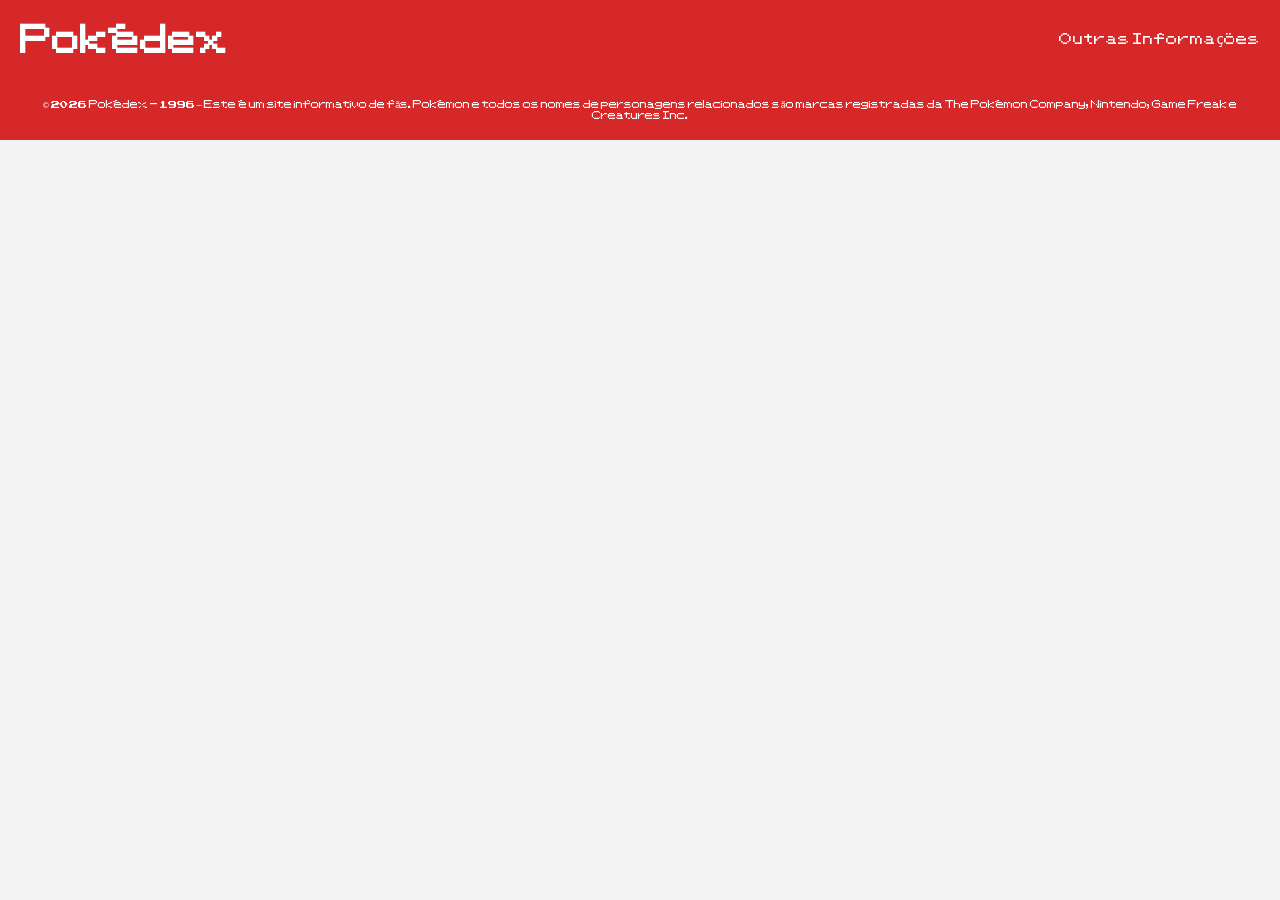
==== pages/info.html @ 774cc20e "Reestruturação para geração de linhas com script e mudanças visuais" ====
<!DOCTYPE html>
<html lang="pt-br">
<head>
    <meta charset="UTF-8">
    <meta name="viewport" content="width=device-width, initial-scale=1.0">
    <title>Pokédex - 1996</title>
    <link rel="stylesheet" href="../css/style.css">
</head>
<body>
    <header>
        <h1><a href="../index.html">Pokédex</a></h1>
        <nav>
            <a href="pages/info.html">Outras Informações</a>
        </nav>
    </header>
    <section>

    </section>
    <footer>
        © 2026 Pokédex - 1996 — Este é um site informativo de fãs. Pokémon e todos os nomes de personagens relacionados são marcas registradas da The Pokémon Company, Nintendo, Game Freak e Creatures Inc.
    </footer>
</body>
</html>
---- css/style.css ----
@font-face {
  font-family: 'PokemonGB';
  src: url('../font/PKMN\ RBYGSC.ttf');
}

:root {
  --page-bg: #f3f3f3;
  --card-bg: #ffffff;
  --card-border: #d9d9d9;
  --header-footer-red: #d62828;
  --text-dark: #1f1f1f;
  --type-size: 24px;
  --row-gap: 8px;
  --card-padding: 10px 16px;
}

body {
  margin: 0;
  padding: 0;
  background: var(--page-bg);
  color: var(--text-dark);
  font-family: 'PokemonGB', monospace;
  image-rendering: pixelated;
}

header {
  color: white;
  background-color: var(--header-footer-red);
  display: flex;
  justify-content: space-between;
  align-items: center;
  padding: 0px 20px;
}

header a {
  color: white;
  text-decoration: none;
}

nav {
  display: flex;
  justify-content: space-between;
}

nav a {
  font-size: smaller;
}

footer {
  color: white;
  background-color: var(--header-footer-red);
  padding: 20px;
  text-align: center;
  font-size: xx-small;
}

#list {
  display: flex;
  flex-direction: column;
  gap: var(--row-gap);
  max-width: 560px;
  margin: 20px auto;
  padding: 0 12px;
}

.poke-line {
  display: grid;
  grid-template-columns: 60px 54px minmax(120px, 1fr) auto;
  align-items: center;
  gap: 14px;
  padding: var(--card-padding);
  border: 1px solid var(--card-border);
  border-radius: 10px;
  background-color: var(--card-bg);
  box-sizing: border-box;
  transition: 0.2s;
}

.poke-line:hover {
  transform: scale(115%);
  cursor: pointer;
}

.poke-number {
  font-weight: bold;
  font-size: 0.9rem;
}

.poke-img {
  width: 100%;
  max-width: 48px;
  object-fit: contain;
  justify-self: center;
}

.poke-name {
  font-weight: bold;
  font-size: 0.9rem;
  white-space: nowrap;
  overflow: hidden;
  text-overflow: ellipsis;
}

.poke-type {
  display: flex;
  align-items: center;
  justify-content: flex-end;
  gap: 6px;
  min-width: 56px;
}

.poke-type img {
  width: var(--type-size);
  height: var(--type-size);
  object-fit: contain;
  display: block;
}
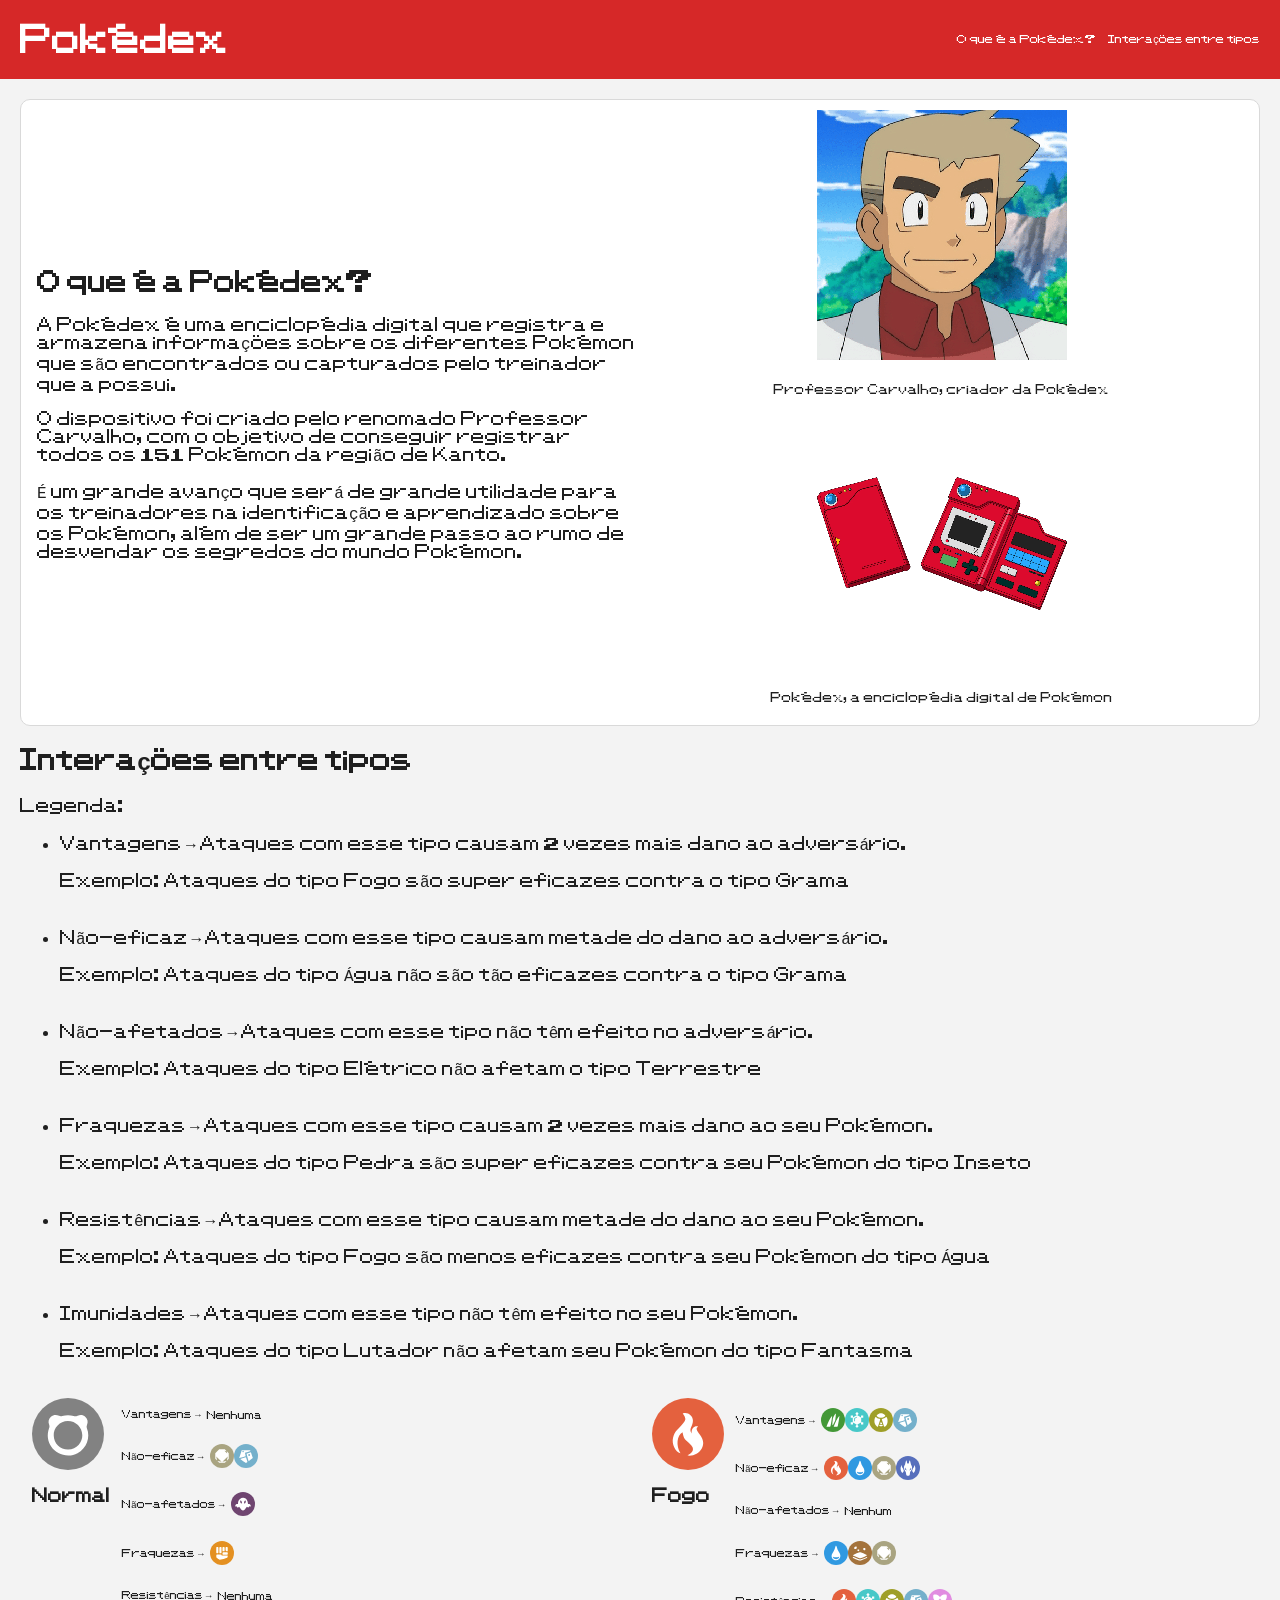
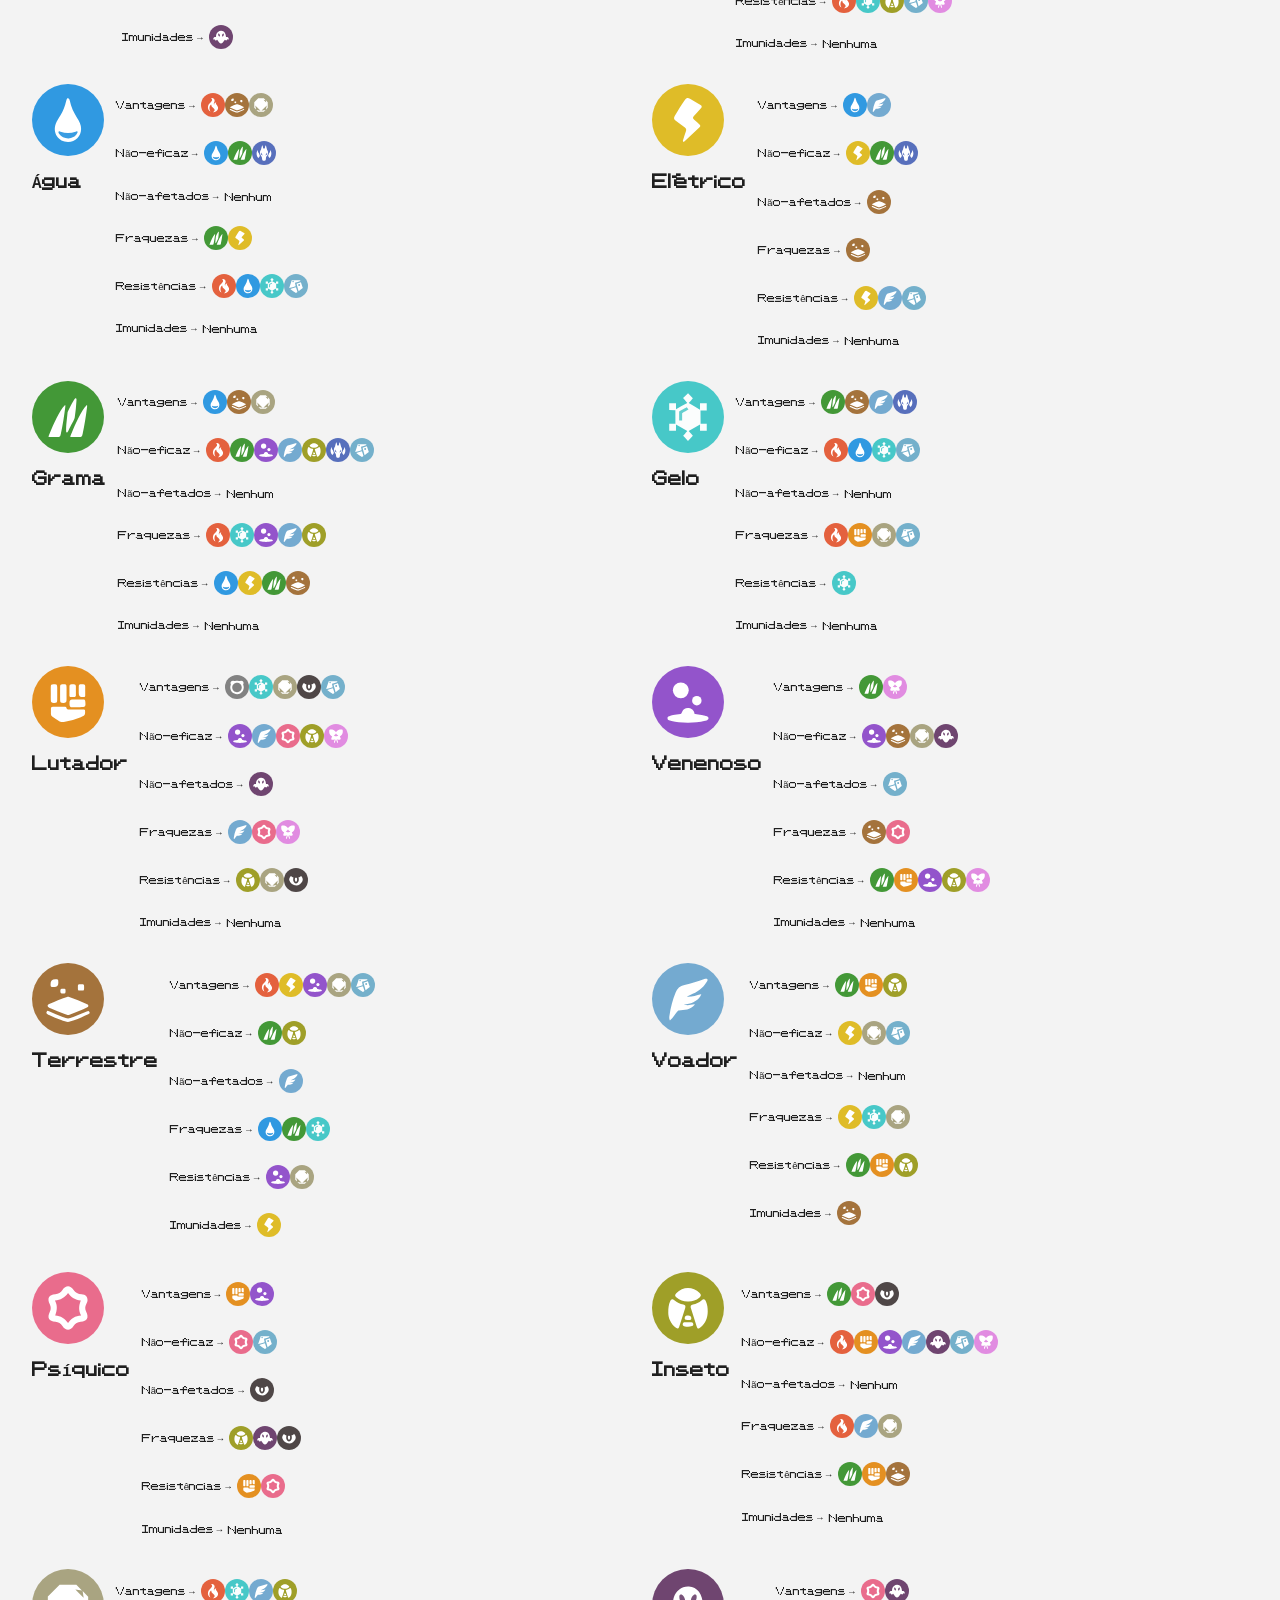
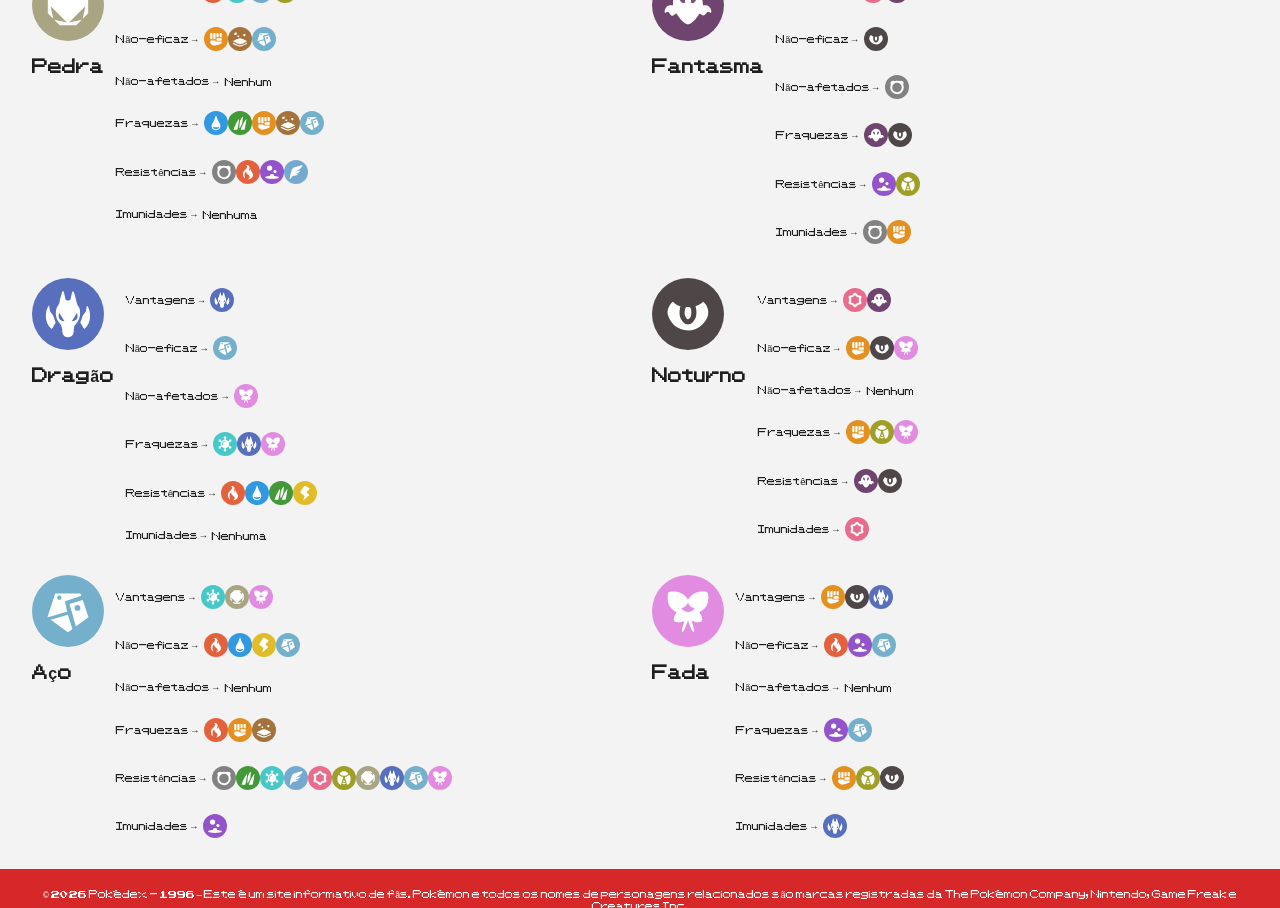
==== commit ff3d79b6: "Página para cada registro, Página com outras informações e mudanças visuais com responsividade" ====
--- a/pages/info.html
+++ b/pages/info.html
@@ -10,12 +10,616 @@
     <header>
         <h1><a href="../index.html">Pokédex</a></h1>
         <nav>
-            <a href="pages/info.html">Outras Informações</a>
+            <a href="#o-que-e">O que é a Pokédex?</a>
+            <a href="#type-chart">Interações entre tipos</a>
         </nav>
     </header>
-    <section>
-
-    </section>
+    <main>
+        <article id="o-que-e">
+            <div class="pkdx-text">
+                <h2>O que é a Pokédex?</h2>
+                <p>A Pokédex é uma enciclopédia digital que registra e armazena informações sobre os diferentes Pokémon que são encontrados ou capturados pelo treinador que a possui.</p>
+                <p>O dispositivo foi criado pelo renomado Professor Carvalho, com o objetivo de conseguir registrar todos os 151 Pokémon da região de Kanto.</p>
+                <p>É um grande avanço que será de grande utilidade para os treinadores na identificação e aprendizado sobre os Pokémon, além de ser um grande passo ao rumo de desvendar os segredos do mundo Pokémon.</p>
+            </div>
+            <div class="text-img">
+                <img src="../icons/professor-carvalho.png" alt="professor carvalho">
+                <p>Professor Carvalho, criador da Pokédex</p>
+                <img src="../icons/pokedex.webp" alt="pokedex">
+                <p>Pokédex, a enciclopédia digital de Pokémon</p>
+            </div>
+        </article>
+        <section id="type-chart">
+            <h2>Interações entre tipos</h2>
+            <p>Legenda:</p>
+            <ul class="type-chart-legend">
+                <li>Vantagens → Ataques com esse tipo causam 2 vezes mais dano ao adversário. <p>Exemplo: Ataques do tipo Fogo são super eficazes contra o tipo Grama</p></li>
+                <li>Não-eficaz → Ataques com esse tipo causam metade do dano ao adversário. <p>Exemplo: Ataques do tipo Água não são tão eficazes contra o tipo Grama</p></li>
+                <li>Não-afetados → Ataques com esse tipo não têm efeito no adversário. <p>Exemplo: Ataques do tipo Elétrico não afetam o tipo Terrestre</p></li>
+                <li>Fraquezas → Ataques com esse tipo causam 2 vezes mais dano ao seu Pokémon. <p>Exemplo: Ataques do tipo Pedra são super eficazes contra seu Pokémon do tipo Inseto</p></li>
+                <li>Resistências → Ataques com esse tipo causam metade do dano ao seu Pokémon. <p>Exemplo: Ataques do tipo Fogo são menos eficazes contra seu Pokémon do tipo Água</p></li>
+                <li>Imunidades → Ataques com esse tipo não têm efeito no seu Pokémon. <p>Exemplo: Ataques do tipo Lutador não afetam seu Pokémon do tipo Fantasma</p></li>
+            </ul>
+            <div class="type-chart">
+                <div class="type">
+                    <div class="type-icon-name">
+                        <img src="../icons/type-icons/normal.svg" alt="normal">
+                        <p>Normal</p>
+                    </div>
+                    <div class="interactions">
+                        <div class="interaction-label">
+                            <p>Vantagens →</p>
+                            <p>Nenhuma</p>
+                        </div>
+                        <div class="interaction-label">
+                            <p>Não-eficaz →</p>
+                            <p><img src="../icons/type-icons/rock.svg" alt="rock"><img src="../icons/type-icons/steel.svg" alt="steel"></p>
+                        </div>
+                        <div class="interaction-label">
+                            <p>Não-afetados →</p>
+                            <p><img src="../icons/type-icons/ghost.svg" alt="ghost"></p>
+                        </div>
+                        <div class="interaction-label">
+                            <p>Fraquezas →</p>
+                            <p><img src="../icons/type-icons/fighting.svg" alt="fighting"></p>
+                        </div>
+                        <div class="interaction-label">
+                            <p>Resistências →</p>
+                            <p>Nenhuma</p>
+                        </div>
+                        <div class="interaction-label">
+                            <p>Imunidades →</p>
+                            <p><img src="../icons/type-icons/ghost.svg" alt="ghost"></p>
+                        </div>
+                    </div>
+                </div>
+                <div class="type">
+                    <div class="type-icon-name">
+                        <img src="../icons/type-icons/fire.svg" alt="fire">
+                        <p>Fogo</p>
+                    </div>
+                    <div class="interactions">
+                        <div class="interaction-label">
+                            <p>Vantagens →</p>
+                            <p><img src="../icons/type-icons/grass.svg" alt="grass"><img src="../icons/type-icons/ice.svg" alt="ice"><img src="../icons/type-icons/bug.svg" alt="bug"><img src="../icons/type-icons/steel.svg" alt="steel"></p>
+                        </div>
+                        <div class="interaction-label">
+                            <p>Não-eficaz →</p>
+                            <p><img src="../icons/type-icons/fire.svg" alt="fire"><img src="../icons/type-icons/water.svg" alt="water"><img src="../icons/type-icons/rock.svg" alt="rock"><img src="../icons/type-icons/dragon.svg" alt="dragon"></p>
+                        </div>
+                        <div class="interaction-label">
+                            <p>Não-afetados →</p>
+                            <p>Nenhum</p>
+                        </div>
+                        <div class="interaction-label">
+                            <p>Fraquezas →</p>
+                            <p><img src="../icons/type-icons/water.svg" alt="water"><img src="../icons/type-icons/ground.svg" alt="ground"><img src="../icons/type-icons/rock.svg" alt="rock"></p>
+                        </div>
+                        <div class="interaction-label">
+                            <p>Resistências →</p>
+                            <p><img src="../icons/type-icons/fire.svg" alt="fire"><img src="../icons/type-icons/ice.svg" alt="ice"><img src="../icons/type-icons/bug.svg" alt="bug"><img src="../icons/type-icons/steel.svg" alt="steel"><img src="../icons/type-icons/fairy.svg" alt="fairy"></p>
+                        </div>
+                        <div class="interaction-label">
+                            <p>Imunidades →</p>
+                            <p>Nenhuma</p>
+                        </div>
+                    </div>
+                </div>
+                <div class="type">
+                    <div class="type-icon-name">
+                        <img src="../icons/type-icons/water.svg" alt="water">
+                        <p>Água</p>
+                    </div>
+                    <div class="interactions">
+                        <div class="interaction-label">
+                            <p>Vantagens →</p>
+                            <p><img src="../icons/type-icons/fire.svg" alt="fire"><img src="../icons/type-icons/ground.svg" alt="ground"><img src="../icons/type-icons/rock.svg" alt="rock"></p>
+                        </div>
+                        <div class="interaction-label">
+                            <p>Não-eficaz →</p>
+                            <p><img src="../icons/type-icons/water.svg" alt="water"><img src="../icons/type-icons/grass.svg" alt="grass"><img src="../icons/type-icons/dragon.svg" alt="dragon"></p>
+                        </div>
+                        <div class="interaction-label">
+                            <p>Não-afetados →</p>
+                            <p>Nenhum</p>
+                        </div>
+                        <div class="interaction-label">
+                            <p>Fraquezas →</p>
+                            <p><img src="../icons/type-icons/grass.svg" alt="grass"><img src="../icons/type-icons/electric.svg" alt="electric"></p>
+                        </div>
+                        <div class="interaction-label">
+                            <p>Resistências →</p>
+                            <p><img src="../icons/type-icons/fire.svg" alt="fire"><img src="../icons/type-icons/water.svg" alt="water"><img src="../icons/type-icons/ice.svg" alt="ice"><img src="../icons/type-icons/steel.svg" alt="steel"></p>
+                        </div>
+                        <div class="interaction-label">
+                            <p>Imunidades →</p>
+                            <p>Nenhuma</p>
+                        </div>
+                    </div>
+                </div>
+                <div class="type">
+                    <div class="type-icon-name">
+                        <img src="../icons/type-icons/electric.svg" alt="electric">
+                        <p>Elétrico</p>
+                    </div>
+                    <div class="interactions">
+                        <div class="interaction-label">
+                            <p>Vantagens →</p>
+                            <p><img src="../icons/type-icons/water.svg" alt="water"><img src="../icons/type-icons/flying.svg" alt="flying"></p>
+                        </div>
+                        <div class="interaction-label">
+                            <p>Não-eficaz →</p>
+                            <p><img src="../icons/type-icons/electric.svg" alt="electric"><img src="../icons/type-icons/grass.svg" alt="grass"><img src="../icons/type-icons/dragon.svg" alt="dragon"></p>
+                        </div>
+                        <div class="interaction-label">
+                            <p>Não-afetados →</p>
+                            <p><img src="../icons/type-icons/ground.svg" alt="ground"></p>
+                        </div>
+                        <div class="interaction-label">
+                            <p>Fraquezas →</p>
+                            <p><img src="../icons/type-icons/ground.svg" alt="ground"></p>
+                        </div>
+                        <div class="interaction-label">
+                            <p>Resistências →</p>
+                            <p><img src="../icons/type-icons/electric.svg" alt="electric"><img src="../icons/type-icons/flying.svg" alt="flying"><img src="../icons/type-icons/steel.svg" alt="steel"></p>
+                        </div>
+                        <div class="interaction-label">
+                            <p>Imunidades →</p>
+                            <p>Nenhuma</p>
+                        </div>
+                    </div>
+                </div>
+                <div class="type">
+                    <div class="type-icon-name">
+                        <img src="../icons/type-icons/grass.svg" alt="grass">
+                        <p>Grama</p>
+                    </div>
+                    <div class="interactions">
+                        <div class="interaction-label">
+                            <p>Vantagens →</p>
+                            <p><img src="../icons/type-icons/water.svg" alt="water"><img src="../icons/type-icons/ground.svg" alt="ground"><img src="../icons/type-icons/rock.svg" alt="rock"></p>
+                        </div>
+                        <div class="interaction-label">
+                            <p>Não-eficaz →</p>
+                            <p><img src="../icons/type-icons/fire.svg" alt="fire"><img src="../icons/type-icons/grass.svg" alt="grass"><img src="../icons/type-icons/poison.svg" alt="poison"><img src="../icons/type-icons/flying.svg" alt="flying"><img src="../icons/type-icons/bug.svg" alt="bug"><img src="../icons/type-icons/dragon.svg" alt="dragon"><img src="../icons/type-icons/steel.svg" alt="steel"></p>
+                        </div>
+                        <div class="interaction-label">
+                            <p>Não-afetados →</p>
+                            <p>Nenhum</p>
+                        </div>
+                        <div class="interaction-label">
+                            <p>Fraquezas →</p>
+                            <p><img src="../icons/type-icons/fire.svg" alt="fire"><img src="../icons/type-icons/ice.svg" alt="ice"><img src="../icons/type-icons/poison.svg" alt="poison"><img src="../icons/type-icons/flying.svg" alt="flying"><img src="../icons/type-icons/bug.svg" alt="bug"></p>
+                        </div>
+                        <div class="interaction-label">
+                            <p>Resistências →</p>
+                            <p><img src="../icons/type-icons/water.svg" alt="water"><img src="../icons/type-icons/electric.svg" alt="electric"><img src="../icons/type-icons/grass.svg" alt="grass"><img src="../icons/type-icons/ground.svg" alt="ground"></p>
+                        </div>
+                        <div class="interaction-label">
+                            <p>Imunidades →</p>
+                            <p>Nenhuma</p>
+                        </div>
+                    </div>
+                </div>
+                <div class="type">
+                    <div class="type-icon-name">
+                        <img src="../icons/type-icons/ice.svg" alt="ice">
+                        <p>Gelo</p>
+                    </div>
+                    <div class="interactions">
+                        <div class="interaction-label">
+                            <p>Vantagens →</p>
+                            <p><img src="../icons/type-icons/grass.svg" alt="grass"><img src="../icons/type-icons/ground.svg" alt="ground"><img src="../icons/type-icons/flying.svg" alt="flying"><img src="../icons/type-icons/dragon.svg" alt="dragon"></p>
+                        </div>
+                        <div class="interaction-label">
+                            <p>Não-eficaz →</p>
+                            <p><img src="../icons/type-icons/fire.svg" alt="fire"><img src="../icons/type-icons/water.svg" alt="water"><img src="../icons/type-icons/ice.svg" alt="ice"><img src="../icons/type-icons/steel.svg" alt="steel"></p>
+                        </div>
+                        <div class="interaction-label">
+                            <p>Não-afetados →</p>
+                            <p>Nenhum</p>
+                        </div>
+                        <div class="interaction-label">
+                            <p>Fraquezas →</p>
+                            <p><img src="../icons/type-icons/fire.svg" alt="fire"><img src="../icons/type-icons/fighting.svg" alt="fighting"><img src="../icons/type-icons/rock.svg" alt="rock"><img src="../icons/type-icons/steel.svg" alt="steel"></p>
+                        </div>
+                        <div class="interaction-label">
+                            <p>Resistências →</p>
+                            <p><img src="../icons/type-icons/ice.svg" alt="ice"></p>
+                        </div>
+                        <div class="interaction-label">
+                            <p>Imunidades →</p>
+                            <p>Nenhuma</p>
+                        </div>
+                    </div>
+                </div>
+                <div class="type">
+                    <div class="type-icon-name">
+                        <img src="../icons/type-icons/fighting.svg" alt="fighting">
+                        <p>Lutador</p>
+                    </div>
+                    <div class="interactions">
+                        <div class="interaction-label">
+                            <p>Vantagens →</p>
+                            <p><img src="../icons/type-icons/normal.svg" alt="normal"><img src="../icons/type-icons/ice.svg" alt="ice"><img src="../icons/type-icons/rock.svg" alt="rock"><img src="../icons/type-icons/dark.svg" alt="dark"><img src="../icons/type-icons/steel.svg" alt="steel"></p>
+                        </div>
+                        <div class="interaction-label">
+                            <p>Não-eficaz →</p>
+                            <p><img src="../icons/type-icons/poison.svg" alt="poison"><img src="../icons/type-icons/flying.svg" alt="flying"><img src="../icons/type-icons/psychic.svg" alt="psychic"><img src="../icons/type-icons/bug.svg" alt="bug"><img src="../icons/type-icons/fairy.svg" alt="fairy"></p>
+                        </div>
+                        <div class="interaction-label">
+                            <p>Não-afetados →</p>
+                            <p><img src="../icons/type-icons/ghost.svg" alt="ghost"></p>
+                        </div>
+                        <div class="interaction-label">
+                            <p>Fraquezas →</p>
+                            <p><img src="../icons/type-icons/flying.svg" alt="flying"><img src="../icons/type-icons/psychic.svg" alt="psychic"><img src="../icons/type-icons/fairy.svg" alt="fairy"></p>
+                        </div>
+                        <div class="interaction-label">
+                            <p>Resistências →</p>
+                            <p><img src="../icons/type-icons/bug.svg" alt="bug"><img src="../icons/type-icons/rock.svg" alt="rock"><img src="../icons/type-icons/dark.svg" alt="dark"></p>
+                        </div>
+                        <div class="interaction-label">
+                            <p>Imunidades →</p>
+                            <p>Nenhuma</p>
+                        </div>
+                    </div>
+                </div>
+                <div class="type">
+                    <div class="type-icon-name">
+                        <img src="../icons/type-icons/poison.svg" alt="poison">
+                        <p>Venenoso</p>
+                    </div>
+                    <div class="interactions">
+                        <div class="interaction-label">
+                            <p>Vantagens →</p>
+                            <p><img src="../icons/type-icons/grass.svg" alt="grass"><img src="../icons/type-icons/fairy.svg" alt="fairy"></p>
+                        </div>
+                        <div class="interaction-label">
+                            <p>Não-eficaz →</p>
+                            <p><img src="../icons/type-icons/poison.svg" alt="poison"><img src="../icons/type-icons/ground.svg" alt="ground"><img src="../icons/type-icons/rock.svg" alt="rock"><img src="../icons/type-icons/ghost.svg" alt="ghost"></p>
+                        </div>
+                        <div class="interaction-label">
+                            <p>Não-afetados →</p>
+                            <p><img src="../icons/type-icons/steel.svg" alt="steel"></p>
+                        </div>
+                        <div class="interaction-label">
+                            <p>Fraquezas →</p>
+                            <p><img src="../icons/type-icons/ground.svg" alt="ground"><img src="../icons/type-icons/psychic.svg" alt="psychic"></p>
+                        </div>
+                        <div class="interaction-label">
+                            <p>Resistências →</p>
+                            <p><img src="../icons/type-icons/grass.svg" alt="grass"><img src="../icons/type-icons/fighting.svg" alt="fighting"><img src="../icons/type-icons/poison.svg" alt="poison"><img src="../icons/type-icons/bug.svg" alt="bug"><img src="../icons/type-icons/fairy.svg" alt="fairy"></p>
+                        </div>
+                        <div class="interaction-label">
+                            <p>Imunidades →</p>
+                            <p>Nenhuma</p>
+                        </div>
+                    </div>
+                </div>
+                <div class="type">
+                    <div class="type-icon-name">
+                        <img src="../icons/type-icons/ground.svg" alt="ground">
+                        <p>Terrestre</p>
+                    </div>
+                    <div class="interactions">
+                        <div class="interaction-label">
+                            <p>Vantagens →</p>
+                            <p><img src="../icons/type-icons/fire.svg" alt="fire"><img src="../icons/type-icons/electric.svg" alt="electric"><img src="../icons/type-icons/poison.svg" alt="poison"><img src="../icons/type-icons/rock.svg" alt="rock"><img src="../icons/type-icons/steel.svg" alt="steel"></p>
+                        </div>
+                        <div class="interaction-label">
+                            <p>Não-eficaz →</p>
+                            <p><img src="../icons/type-icons/grass.svg" alt="grass"><img src="../icons/type-icons/bug.svg" alt="bug"></p>
+                        </div>
+                        <div class="interaction-label">
+                            <p>Não-afetados →</p>
+                            <p><img src="../icons/type-icons/flying.svg" alt="flying"></p>
+                        </div>
+                        <div class="interaction-label">
+                            <p>Fraquezas →</p>
+                            <p><img src="../icons/type-icons/water.svg" alt="water"><img src="../icons/type-icons/grass.svg" alt="grass"><img src="../icons/type-icons/ice.svg" alt="ice"></p>
+                        </div>
+                        <div class="interaction-label">
+                            <p>Resistências →</p>
+                            <p><img src="../icons/type-icons/poison.svg" alt="poison"><img src="../icons/type-icons/rock.svg" alt="rock"></p>
+                        </div>
+                        <div class="interaction-label">
+                            <p>Imunidades →</p>
+                            <p><img src="../icons/type-icons/electric.svg" alt="electric"></p>
+                        </div>
+                    </div>
+                </div>
+                <div class="type">
+                    <div class="type-icon-name">
+                        <img src="../icons/type-icons/flying.svg" alt="flying">
+                        <p>Voador</p>
+                    </div>
+                    <div class="interactions">
+                        <div class="interaction-label">
+                            <p>Vantagens →</p>
+                            <p><img src="../icons/type-icons/grass.svg" alt="grass"><img src="../icons/type-icons/fighting.svg" alt="fighting"><img src="../icons/type-icons/bug.svg" alt="bug"></p>
+                        </div>
+                        <div class="interaction-label">
+                            <p>Não-eficaz →</p>
+                            <p><img src="../icons/type-icons/electric.svg" alt="electric"><img src="../icons/type-icons/rock.svg" alt="rock"><img src="../icons/type-icons/steel.svg" alt="steel"></p>
+                        </div>
+                        <div class="interaction-label">
+                            <p>Não-afetados →</p>
+                            <p>Nenhum</p>
+                        </div>
+                        <div class="interaction-label">
+                            <p>Fraquezas →</p>
+                            <p><img src="../icons/type-icons/electric.svg" alt="electric"><img src="../icons/type-icons/ice.svg" alt="ice"><img src="../icons/type-icons/rock.svg" alt="rock"></p>
+                        </div>
+                        <div class="interaction-label">
+                            <p>Resistências →</p>
+                            <p><img src="../icons/type-icons/grass.svg" alt="grass"><img src="../icons/type-icons/fighting.svg" alt="fighting"><img src="../icons/type-icons/bug.svg" alt="bug"></p>
+                        </div>
+                        <div class="interaction-label">
+                            <p>Imunidades →</p>
+                            <p><img src="../icons/type-icons/ground.svg" alt="ground"></p>
+                        </div>
+                    </div>
+                </div>
+                <div class="type">
+                    <div class="type-icon-name">
+                        <img src="../icons/type-icons/psychic.svg" alt="psychic">
+                        <p>Psíquico</p>
+                    </div>
+                    <div class="interactions">
+                        <div class="interaction-label">
+                            <p>Vantagens →</p>
+                            <p><img src="../icons/type-icons/fighting.svg" alt="fighting"><img src="../icons/type-icons/poison.svg" alt="poison"></p>
+                        </div>
+                        <div class="interaction-label">
+                            <p>Não-eficaz →</p>
+                            <p><img src="../icons/type-icons/psychic.svg" alt="psychic"><img src="../icons/type-icons/steel.svg" alt="steel"></p>
+                        </div>
+                        <div class="interaction-label">
+                            <p>Não-afetados →</p>
+                            <p><img src="../icons/type-icons/dark.svg" alt="dark"></p>
+                        </div>
+                        <div class="interaction-label">
+                            <p>Fraquezas →</p>
+                            <p><img src="../icons/type-icons/bug.svg" alt="bug"><img src="../icons/type-icons/ghost.svg" alt="ghost"><img src="../icons/type-icons/dark.svg" alt="dark"></p>
+                        </div>
+                        <div class="interaction-label">
+                            <p>Resistências →</p>
+                            <p><img src="../icons/type-icons/fighting.svg" alt="fighting"><img src="../icons/type-icons/psychic.svg" alt="psychic"></p>
+                        </div>
+                        <div class="interaction-label">
+                            <p>Imunidades →</p>
+                            <p>Nenhuma</p>
+                        </div>
+                    </div>
+                </div>
+                <div class="type">
+                    <div class="type-icon-name">
+                        <img src="../icons/type-icons/bug.svg" alt="bug">
+                        <p>Inseto</p>
+                    </div>
+                    <div class="interactions">
+                        <div class="interaction-label">
+                            <p>Vantagens →</p>
+                            <p><img src="../icons/type-icons/grass.svg" alt="grass"><img src="../icons/type-icons/psychic.svg" alt="psychic"><img src="../icons/type-icons/dark.svg" alt="dark"></p>
+                        </div>
+                        <div class="interaction-label">
+                            <p>Não-eficaz →</p>
+                            <p><img src="../icons/type-icons/fire.svg" alt="fire"><img src="../icons/type-icons/fighting.svg" alt="fighting"><img src="../icons/type-icons/poison.svg" alt="poison"><img src="../icons/type-icons/flying.svg" alt="flying"><img src="../icons/type-icons/ghost.svg" alt="ghost"><img src="../icons/type-icons/steel.svg" alt="steel"><img src="../icons/type-icons/fairy.svg" alt="fairy"></p>
+                        </div>
+                        <div class="interaction-label">
+                            <p>Não-afetados →</p>
+                            <p>Nenhum</p>
+                        </div>
+                        <div class="interaction-label">
+                            <p>Fraquezas →</p>
+                            <p><img src="../icons/type-icons/fire.svg" alt="fire"><img src="../icons/type-icons/flying.svg" alt="flying"><img src="../icons/type-icons/rock.svg" alt="rock"></p>
+                        </div>
+                        <div class="interaction-label">
+                            <p>Resistências →</p>
+                            <p><img src="../icons/type-icons/grass.svg" alt="grass"><img src="../icons/type-icons/fighting.svg" alt="fighting"><img src="../icons/type-icons/ground.svg" alt="ground"></p>
+                        </div>
+                        <div class="interaction-label">
+                            <p>Imunidades →</p>
+                            <p>Nenhuma</p>
+                        </div>
+                    </div>
+                </div>
+                <div class="type">
+                    <div class="type-icon-name">
+                        <img src="../icons/type-icons/rock.svg" alt="rock">
+                        <p>Pedra</p>
+                    </div>
+                    <div class="interactions">
+                        <div class="interaction-label">
+                            <p>Vantagens →</p>
+                            <p><img src="../icons/type-icons/fire.svg" alt="fire"><img src="../icons/type-icons/ice.svg" alt="ice"><img src="../icons/type-icons/flying.svg" alt="flying"><img src="../icons/type-icons/bug.svg" alt="bug"></p>
+                        </div>
+                        <div class="interaction-label">
+                            <p>Não-eficaz →</p>
+                            <p><img src="../icons/type-icons/fighting.svg" alt="fighting"><img src="../icons/type-icons/ground.svg" alt="ground"><img src="../icons/type-icons/steel.svg" alt="steel"></p>
+                        </div>
+                        <div class="interaction-label">
+                            <p>Não-afetados →</p>
+                            <p>Nenhum</p>
+                        </div>
+                        <div class="interaction-label">
+                            <p>Fraquezas →</p>
+                            <p><img src="../icons/type-icons/water.svg" alt="water"><img src="../icons/type-icons/grass.svg" alt="grass"><img src="../icons/type-icons/fighting.svg" alt="fighting"><img src="../icons/type-icons/ground.svg" alt="ground"><img src="../icons/type-icons/steel.svg" alt="steel"></p>
+                        </div>
+                        <div class="interaction-label">
+                            <p>Resistências →</p>
+                            <p><img src="../icons/type-icons/normal.svg" alt="normal"><img src="../icons/type-icons/fire.svg" alt="fire"><img src="../icons/type-icons/poison.svg" alt="poison"><img src="../icons/type-icons/flying.svg" alt="flying"></p>
+                        </div>
+                        <div class="interaction-label">
+                            <p>Imunidades →</p>
+                            <p>Nenhuma</p>
+                        </div>
+                    </div>
+                </div>
+                <div class="type">
+                    <div class="type-icon-name">
+                        <img src="../icons/type-icons/ghost.svg" alt="ghost">
+                        <p>Fantasma</p>
+                    </div>
+                    <div class="interactions">
+                        <div class="interaction-label">
+                            <p>Vantagens →</p>
+                            <p><img src="../icons/type-icons/psychic.svg" alt="psychic"><img src="../icons/type-icons/ghost.svg" alt="ghost"></p>
+                        </div>
+                        <div class="interaction-label">
+                            <p>Não-eficaz →</p>
+                            <p><img src="../icons/type-icons/dark.svg" alt="dark"></p>
+                        </div>
+                        <div class="interaction-label">
+                            <p>Não-afetados →</p>
+                            <p><img src="../icons/type-icons/normal.svg" alt="normal"></p>
+                        </div>
+                        <div class="interaction-label">
+                            <p>Fraquezas →</p>
+                            <p><img src="../icons/type-icons/ghost.svg" alt="ghost"><img src="../icons/type-icons/dark.svg" alt="dark"></p>
+                        </div>
+                        <div class="interaction-label">
+                            <p>Resistências →</p>
+                            <p><img src="../icons/type-icons/poison.svg" alt="poison"><img src="../icons/type-icons/bug.svg" alt="bug"></p>
+                        </div>
+                        <div class="interaction-label">
+                            <p>Imunidades →</p>
+                            <p><img src="../icons/type-icons/normal.svg" alt="normal"><img src="../icons/type-icons/fighting.svg" alt="fighting"></p>
+                        </div>
+                    </div>
+                </div>
+                <div class="type">
+                    <div class="type-icon-name">
+                        <img src="../icons/type-icons/dragon.svg" alt="dragon">
+                        <p>Dragão</p>
+                    </div>
+                    <div class="interactions">
+                        <div class="interaction-label">
+                            <p>Vantagens →</p>
+                            <p><img src="../icons/type-icons/dragon.svg" alt="dragon"></p>
+                        </div>
+                        <div class="interaction-label">
+                            <p>Não-eficaz →</p>
+                            <p><img src="../icons/type-icons/steel.svg" alt="steel"></p>
+                        </div>
+                        <div class="interaction-label">
+                            <p>Não-afetados →</p>
+                            <p><img src="../icons/type-icons/fairy.svg" alt="fairy"></p>
+                        </div>
+                        <div class="interaction-label">
+                            <p>Fraquezas →</p>
+                            <p><img src="../icons/type-icons/ice.svg" alt="ice"><img src="../icons/type-icons/dragon.svg" alt="dragon"><img src="../icons/type-icons/fairy.svg" alt="fairy"></p>
+                        </div>
+                        <div class="interaction-label">
+                            <p>Resistências →</p>
+                            <p><img src="../icons/type-icons/fire.svg" alt="fire"><img src="../icons/type-icons/water.svg" alt="water"><img src="../icons/type-icons/grass.svg" alt="grass"><img src="../icons/type-icons/electric.svg" alt="electric"></p>
+                        </div>
+                        <div class="interaction-label">
+                            <p>Imunidades →</p>
+                            <p>Nenhuma</p>
+                        </div>
+                    </div>
+                </div>
+                <div class="type">
+                    <div class="type-icon-name">
+                        <img src="../icons/type-icons/dark.svg" alt="dark">
+                        <p>Noturno</p>
+                    </div>
+                    <div class="interactions">
+                        <div class="interaction-label">
+                            <p>Vantagens →</p>
+                            <p><img src="../icons/type-icons/psychic.svg" alt="psychic"><img src="../icons/type-icons/ghost.svg" alt="ghost"></p>
+                        </div>
+                        <div class="interaction-label">
+                            <p>Não-eficaz →</p>
+                            <p><img src="../icons/type-icons/fighting.svg" alt="fighting"><img src="../icons/type-icons/dark.svg" alt="dark"><img src="../icons/type-icons/fairy.svg" alt="fairy"></p>
+                        </div>
+                        <div class="interaction-label">
+                            <p>Não-afetados →</p>
+                            <p>Nenhum</p>
+                        </div>
+                        <div class="interaction-label">
+                            <p>Fraquezas →</p>
+                            <p><img src="../icons/type-icons/fighting.svg" alt="fighting"><img src="../icons/type-icons/bug.svg" alt="bug"><img src="../icons/type-icons/fairy.svg" alt="fairy"></p>
+                        </div>
+                        <div class="interaction-label">
+                            <p>Resistências →</p>
+                            <p><img src="../icons/type-icons/ghost.svg" alt="ghost"><img src="../icons/type-icons/dark.svg" alt="dark"></p>
+                        </div>
+                        <div class="interaction-label">
+                            <p>Imunidades →</p>
+                            <p><img src="../icons/type-icons/psychic.svg" alt="psychic"></p>
+                        </div>
+                    </div>
+                </div>
+                <div class="type">
+                    <div class="type-icon-name">
+                        <img src="../icons/type-icons/steel.svg" alt="steel">
+                        <p>Aço</p>
+                    </div>
+                    <div class="interactions">
+                        <div class="interaction-label">
+                            <p>Vantagens →</p>
+                            <p><img src="../icons/type-icons/ice.svg" alt="ice"><img src="../icons/type-icons/rock.svg" alt="rock"><img src="../icons/type-icons/fairy.svg" alt="fairy"></p>
+                        </div>
+                        <div class="interaction-label">
+                            <p>Não-eficaz →</p>
+                            <p><img src="../icons/type-icons/fire.svg" alt="fire"><img src="../icons/type-icons/water.svg" alt="water"><img src="../icons/type-icons/electric.svg" alt="electric"><img src="../icons/type-icons/steel.svg" alt="steel"></p>
+                        </div>
+                        <div class="interaction-label">
+                            <p>Não-afetados →</p>
+                            <p>Nenhum</p>
+                        </div>
+                        <div class="interaction-label">
+                            <p>Fraquezas →</p>
+                            <p><img src="../icons/type-icons/fire.svg" alt="fire"><img src="../icons/type-icons/fighting.svg" alt="fighting"><img src="../icons/type-icons/ground.svg" alt="ground"></p>
+                        </div>
+                        <div class="interaction-label">
+                            <p>Resistências →</p>
+                            <p><img src="../icons/type-icons/normal.svg" alt="normal"><img src="../icons/type-icons/grass.svg" alt="grass"><img src="../icons/type-icons/ice.svg" alt="ice"><img src="../icons/type-icons/flying.svg" alt="flying"><img src="../icons/type-icons/psychic.svg" alt="psychic"><img src="../icons/type-icons/bug.svg" alt="bug"><img src="../icons/type-icons/rock.svg" alt="rock"><img src="../icons/type-icons/dragon.svg" alt="dragon"><img src="../icons/type-icons/steel.svg" alt="steel"><img src="../icons/type-icons/fairy.svg" alt="fairy"></p>
+                        </div>
+                        <div class="interaction-label">
+                            <p>Imunidades →</p>
+                            <p><img src="../icons/type-icons/poison.svg" alt="poison"></p>
+                        </div>
+                    </div>
+                </div>
+                <div class="type">
+                    <div class="type-icon-name">
+                        <img src="../icons/type-icons/fairy.svg" alt="fairy">
+                        <p>Fada</p>
+                    </div>
+                    <div class="interactions">
+                        <div class="interaction-label">
+                            <p>Vantagens →</p>
+                            <p><img src="../icons/type-icons/fighting.svg" alt="fighting"><img src="../icons/type-icons/dark.svg" alt="dark"><img src="../icons/type-icons/dragon.svg" alt="dragon"></p>
+                        </div>
+                        <div class="interaction-label">
+                            <p>Não-eficaz →</p>
+                            <p><img src="../icons/type-icons/fire.svg" alt="fire"><img src="../icons/type-icons/poison.svg" alt="poison"><img src="../icons/type-icons/steel.svg" alt="steel"></p>
+                        </div>
+                        <div class="interaction-label">
+                            <p>Não-afetados →</p>
+                            <p>Nenhum</p>
+                        </div>
+                        <div class="interaction-label">
+                            <p>Fraquezas →</p>
+                            <p><img src="../icons/type-icons/poison.svg" alt="poison"><img src="../icons/type-icons/steel.svg" alt="steel"></p>
+                        </div>
+                        <div class="interaction-label">
+                            <p>Resistências →</p>
+                            <p><img src="../icons/type-icons/fighting.svg" alt="fighting"><img src="../icons/type-icons/bug.svg" alt="bug"><img src="../icons/type-icons/dark.svg" alt="dark"></p>
+                        </div>
+                        <div class="interaction-label">
+                            <p>Imunidades →</p>
+                            <p><img src="../icons/type-icons/dragon.svg" alt="dragon"></p>
+                        </div>
+                    </div>
+                </div>
+            </div>
+        </section>
+    </main>
     <footer>
         © 2026 Pokédex - 1996 — Este é um site informativo de fãs. Pokémon e todos os nomes de personagens relacionados são marcas registradas da The Pokémon Company, Nintendo, Game Freak e Creatures Inc.
     </footer>
--- a/css/style.css
+++ b/css/style.css
@@ -1,6 +1,62 @@
 @font-face {
   font-family: 'PokemonGB';
   src: url('../font/PKMN\ RBYGSC.ttf');
+}
+
+@media (max-width: 480px) {
+  :root {
+    --type-size: 18px;
+    --row-gap: 6px;
+    --card-padding: 8px 10px;
+    --grid-columns-line: 44px 40px 1fr auto;
+    --nav-font: x-small;
+    --chart-columns-line: 1fr;
+  }
+
+  header h1 {
+    font-size: larger;
+  }
+
+  .type-chart {
+    display: grid;
+    gap: 16px;
+    padding: 0 8px;
+  }
+
+  .type {
+    grid-template-columns: 1fr;
+    justify-items: center;
+    text-align: center;
+    gap: 8px;
+  }
+
+  .type-icon img {
+    width: 56px;
+    height: 56px;
+  }
+
+  .type-name {
+    font-size: 0.95rem;
+  }
+
+  .interactions {
+    width: 100%;
+    font-size: 0.6rem;
+  }
+
+  .interaction-label {
+    justify-content: flex-start;
+    flex-wrap: wrap;
+  }
+
+  .interaction-label p {
+    font-size: 0.6rem;
+  }
+
+  .interaction-label img {
+    width: 20px;
+    height: 20px;
+  }
 }
 
 :root {
@@ -12,6 +68,9 @@
   --type-size: 24px;
   --row-gap: 8px;
   --card-padding: 10px 16px;
+  --grid-columns-line: 60px 54px 1fr auto;
+  --nav-font: x-small;
+  --chart-columns-line: repeat(2, minmax(280px, 1fr));
 }
 
 body {
@@ -21,6 +80,7 @@
   color: var(--text-dark);
   font-family: 'PokemonGB', monospace;
   image-rendering: pixelated;
+  max-width: 100%;
 }
 
 header {
@@ -30,6 +90,8 @@
   justify-content: space-between;
   align-items: center;
   padding: 0px 20px;
+  flex-wrap: wrap;
+  gap: 8px;
 }
 
 header a {
@@ -39,11 +101,16 @@
 
 nav {
   display: flex;
-  justify-content: space-between;
+  flex-wrap: wrap;
+  gap: 12px;
 }
 
 nav a {
-  font-size: smaller;
+  font-size: var(--nav-font);
+}
+
+main {
+  margin: 20px;
 }
 
 footer {
@@ -52,6 +119,8 @@
   padding: 20px;
   text-align: center;
   font-size: xx-small;
+  bottom: 0;
+  scroll-behavior: auto;
 }
 
 #list {
@@ -65,25 +134,24 @@
 
 .poke-line {
   display: grid;
-  grid-template-columns: 60px 54px minmax(120px, 1fr) auto;
-  align-items: center;
-  gap: 14px;
+  grid-template-columns: var(--grid-columns-line);
+  align-items: center;
+  gap: 8px;
   padding: var(--card-padding);
   border: 1px solid var(--card-border);
   border-radius: 10px;
   background-color: var(--card-bg);
   box-sizing: border-box;
-  transition: 0.2s;
-}
-
-.poke-line:hover {
-  transform: scale(115%);
-  cursor: pointer;
-}
-
-.poke-number {
-  font-weight: bold;
-  font-size: 0.9rem;
+  transition: 0.15s, box-shadow 0.15s;
+  text-decoration: none;
+  color: var(--text-dark);
+}
+
+@media (hover: hover) {
+  .poke-line:hover {
+    transform: scale(1.03);
+    cursor: pointer;
+  }
 }
 
 .poke-img {
@@ -93,9 +161,10 @@
   justify-self: center;
 }
 
+.poke-number,
 .poke-name {
   font-weight: bold;
-  font-size: 0.9rem;
+  font-size: 0.75rem;
   white-space: nowrap;
   overflow: hidden;
   text-overflow: ellipsis;
@@ -105,8 +174,15 @@
   display: flex;
   align-items: center;
   justify-content: flex-end;
-  gap: 6px;
-  min-width: 56px;
+  gap: 4px;
+  min-width: 40px;
+}
+
+@media (max-width: 340px) {
+  .poke-type img {
+    width: 16px;
+    height: 16px;
+  }
 }
 
 .poke-type img {
@@ -114,4 +190,121 @@
   height: var(--type-size);
   object-fit: contain;
   display: block;
+}
+
+#o-que-e {
+  display: grid;
+  grid-template-columns: var(--chart-columns-line);
+  padding: var(--card-padding);
+  border: 1px solid var(--card-border);
+  background-color: var(--card-bg);
+  border-radius: 10px;
+  align-items: center;
+  justify-content: center;
+}
+
+.text-img {
+  display: flex;
+  flex-direction: column;
+  align-items: center;
+  justify-content: center;
+  gap: 12px;
+  text-align: center;
+  font-size: 0.7rem;
+}
+
+.text-img img {
+  width: 250px;
+  height: 250px;
+  object-fit: contain;
+}
+
+.type-chart {
+  display: grid;
+  grid-template-columns: var(--chart-columns-line);
+  gap: 24px;
+  margin: 20px auto;
+  padding: 0 12px;
+  max-width: 1400px;
+}
+
+.type-chart-legend {
+  display: flex;
+  flex-direction: column;
+  gap: 20px;
+  margin: 20px auto;
+}
+
+.type {
+  display: grid;
+  grid-template-columns: auto minmax(0, 1fr);
+  align-items: start;
+  gap: 12px;
+}
+
+.type-icon-name img {
+  width: 72px;
+  height: 72px;
+  object-fit: contain;
+  display: block;
+}
+
+.type-icon-name {
+  font-weight: 600;
+  font-size: 1rem;
+  margin: 0 0 8px;
+}
+
+.interactions {
+  display: flex;
+  flex-direction: column;
+  gap: 4px;
+  font-size: 0.6rem;
+  min-width: 0;
+  justify-content: flex-start;
+}
+
+.interaction-label {
+  display: flex;
+  flex-direction: row;
+  align-items: center;
+  gap: 6px;
+  flex-wrap: wrap;
+}
+
+.interaction-label > p {
+  white-space: nowrap;
+  flex-shrink: 0;
+}
+
+.interaction-label img {
+  width: var(--type-size);
+  object-fit: contain;
+  flex-shrink: 0;
+}
+
+.dex-card {
+  width: 80%;
+  margin: 20px auto;
+  padding: var(--card-padding);
+  border: 1px solid var(--card-border);
+  background-color: var(--card-bg);
+  box-sizing: border-box;
+  border-radius: 10px;
+}
+
+.pokemon-image {
+  width: 100%;
+  max-width: 250px;
+  object-fit: contain;
+  display: block;
+  margin: 0 auto;
+}
+
+.pokemon-type {
+  width: 56px;
+  height: 56px;
+  display: flex;
+  flex-direction: row;
+  object-fit: contain;
 }
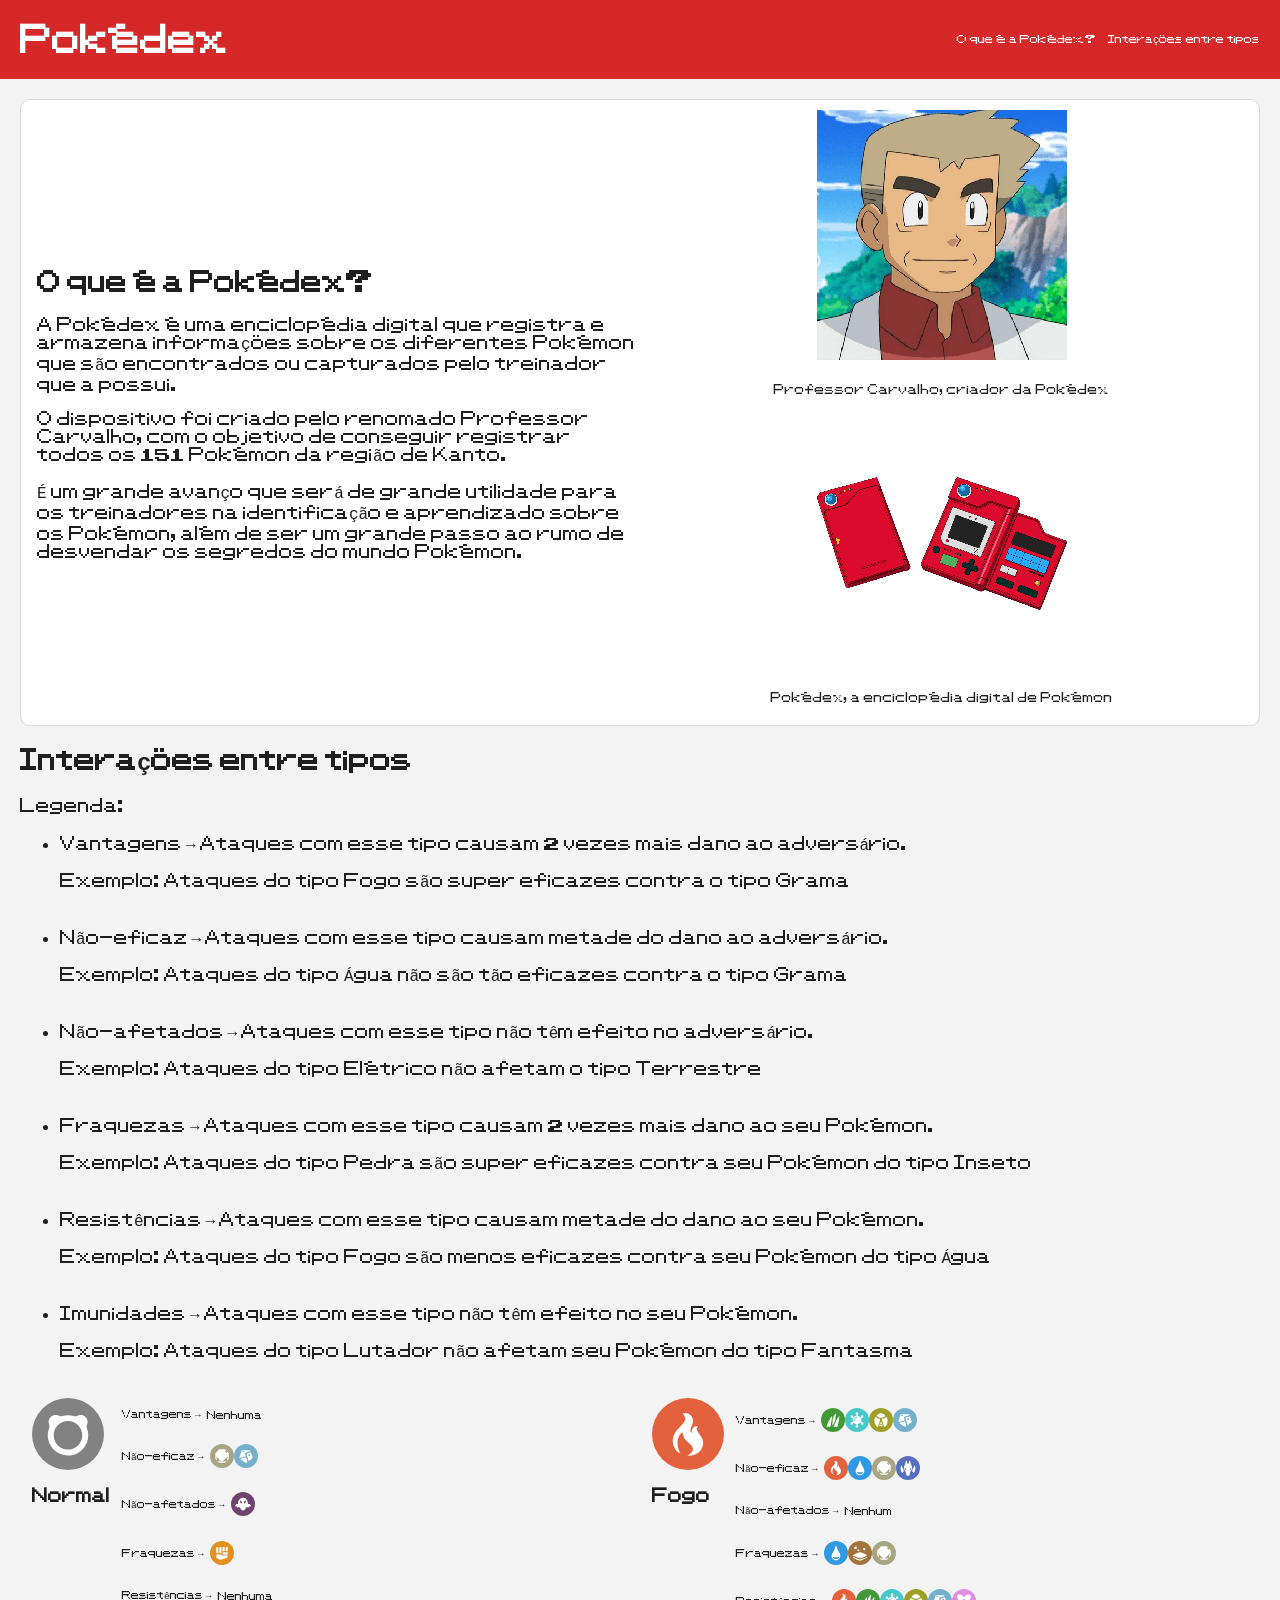
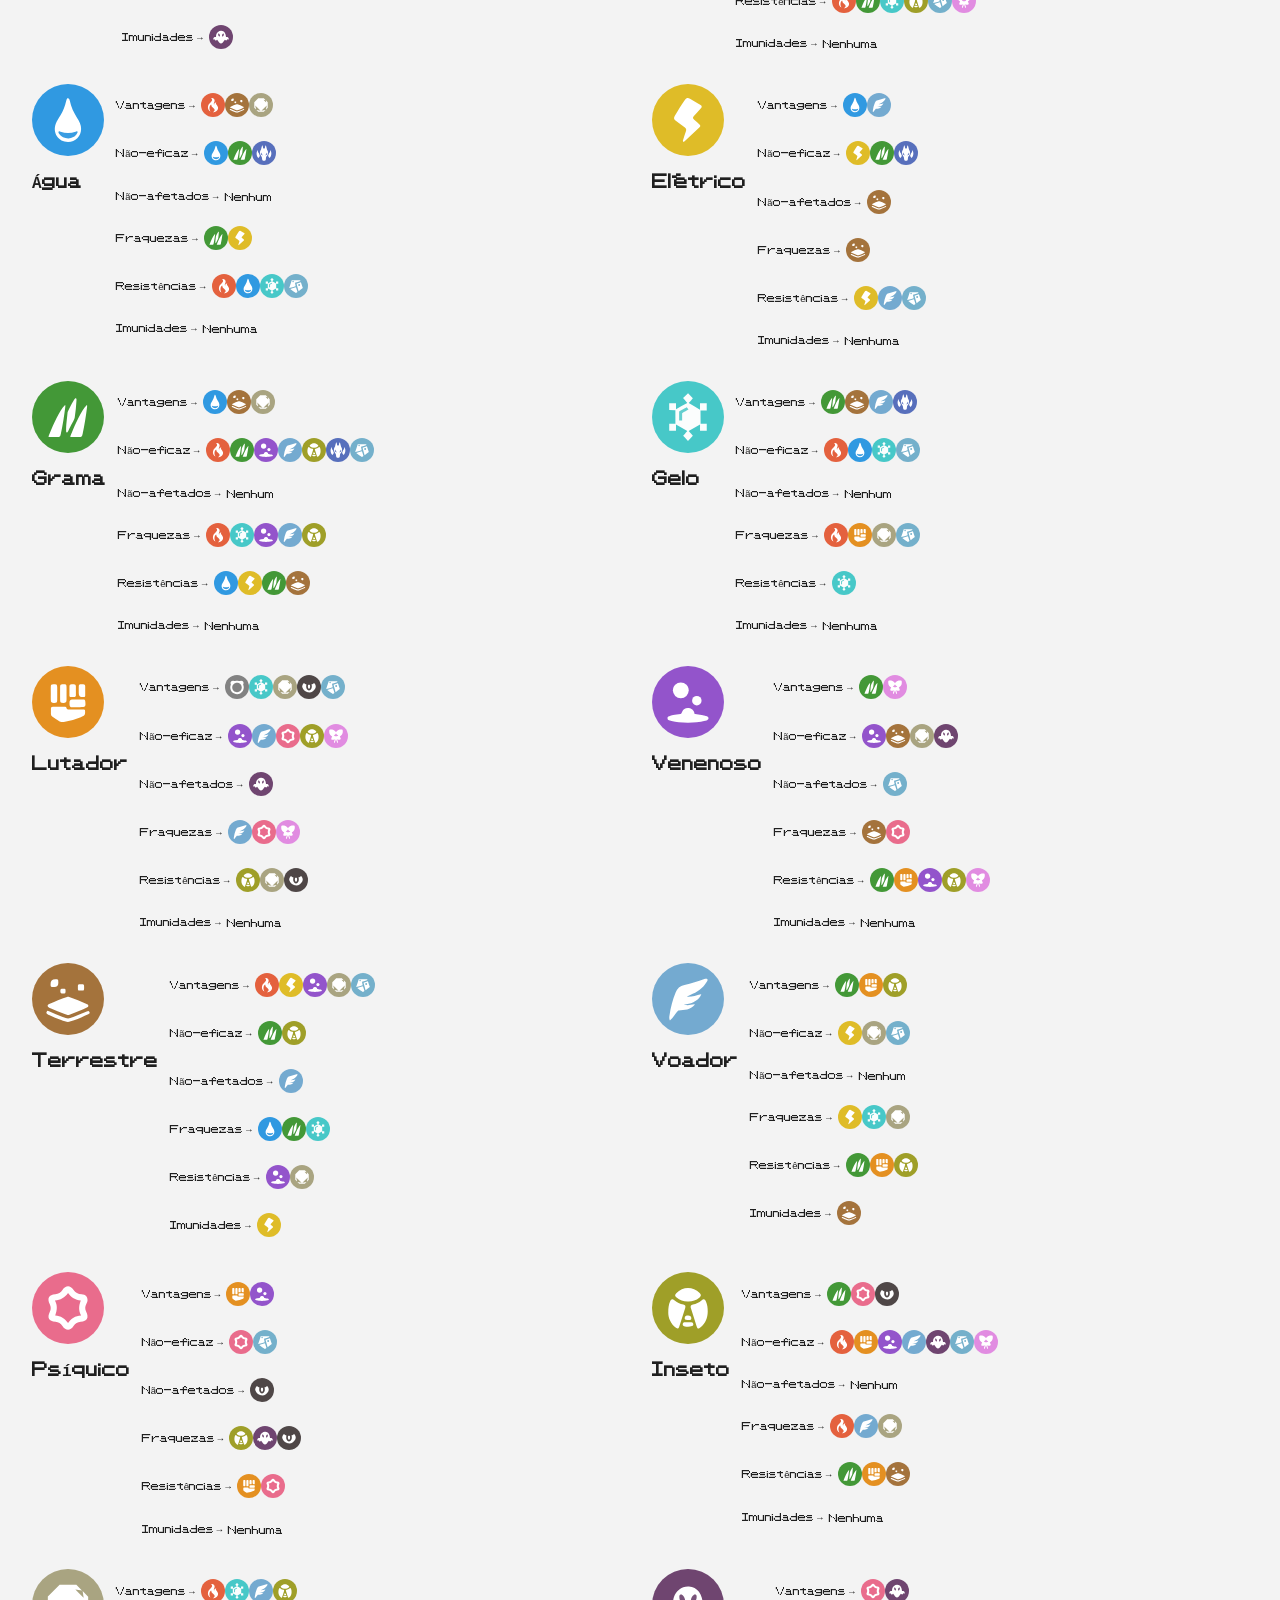
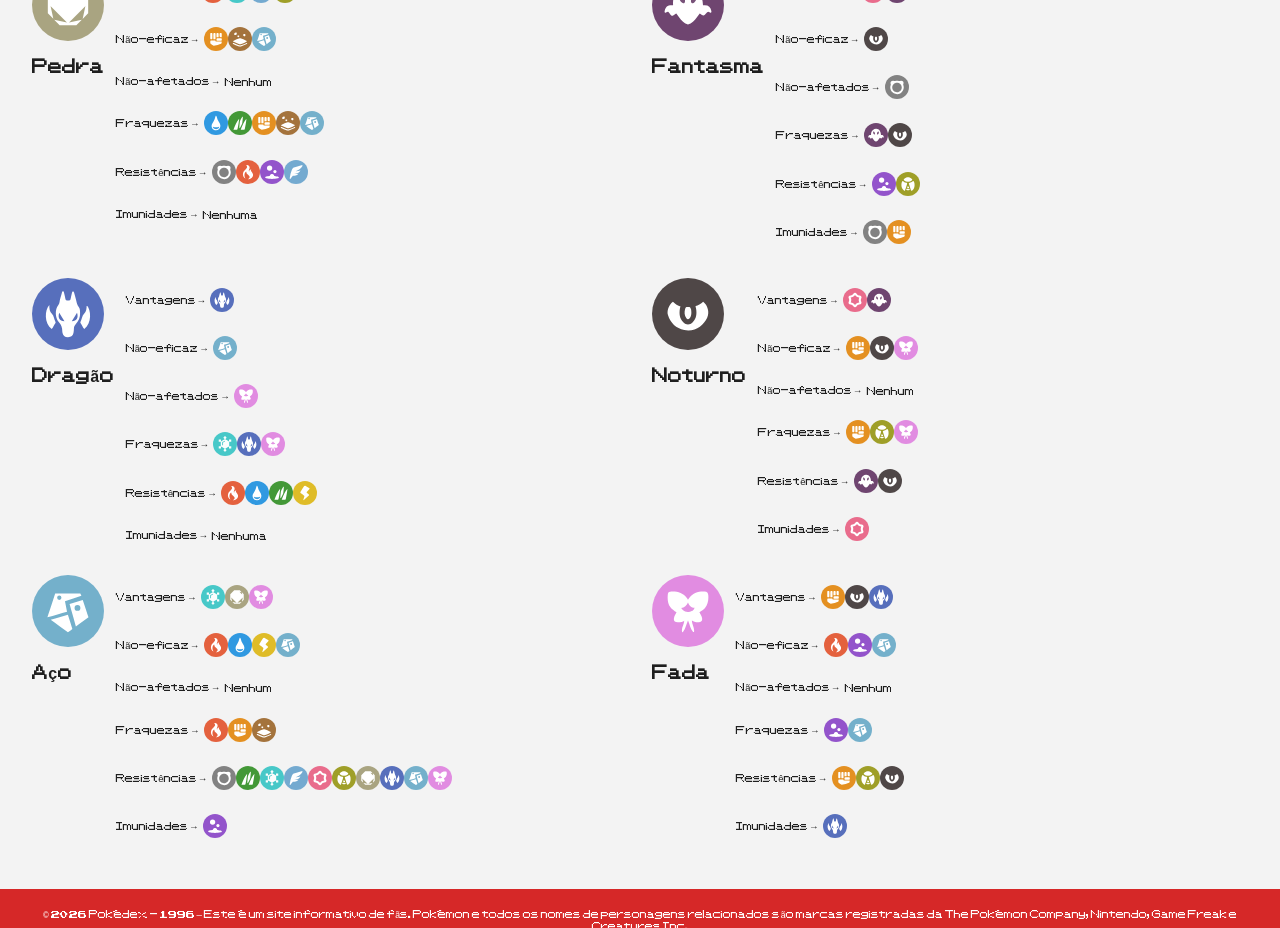
==== commit 71000011: "Adição da seção de stats de cada pokémon e mudanças visuais" ====
--- a/pages/info.html
+++ b/pages/info.html
@@ -5,6 +5,7 @@
     <meta name="viewport" content="width=device-width, initial-scale=1.0">
     <title>Pokédex - 1996</title>
     <link rel="stylesheet" href="../css/style.css">
+    <link rel="icon" type="image/png" href="../icons/Poké_Ball_icon.png">
 </head>
 <body>
     <header>
@@ -97,7 +98,7 @@
                         </div>
                         <div class="interaction-label">
                             <p>Resistências →</p>
-                            <p><img src="../icons/type-icons/fire.svg" alt="fire"><img src="../icons/type-icons/ice.svg" alt="ice"><img src="../icons/type-icons/bug.svg" alt="bug"><img src="../icons/type-icons/steel.svg" alt="steel"><img src="../icons/type-icons/fairy.svg" alt="fairy"></p>
+                            <p><img src="../icons/type-icons/fire.svg" alt="fire"><img src="../icons/type-icons/grass.svg" alt="grass"><img src="../icons/type-icons/ice.svg" alt="ice"><img src="../icons/type-icons/bug.svg" alt="bug"><img src="../icons/type-icons/steel.svg" alt="steel"><img src="../icons/type-icons/fairy.svg" alt="fairy"></p>
                         </div>
                         <div class="interaction-label">
                             <p>Imunidades →</p>
--- a/css/style.css
+++ b/css/style.css
@@ -1,62 +1,6 @@
 @font-face {
   font-family: 'PokemonGB';
   src: url('../font/PKMN\ RBYGSC.ttf');
-}
-
-@media (max-width: 480px) {
-  :root {
-    --type-size: 18px;
-    --row-gap: 6px;
-    --card-padding: 8px 10px;
-    --grid-columns-line: 44px 40px 1fr auto;
-    --nav-font: x-small;
-    --chart-columns-line: 1fr;
-  }
-
-  header h1 {
-    font-size: larger;
-  }
-
-  .type-chart {
-    display: grid;
-    gap: 16px;
-    padding: 0 8px;
-  }
-
-  .type {
-    grid-template-columns: 1fr;
-    justify-items: center;
-    text-align: center;
-    gap: 8px;
-  }
-
-  .type-icon img {
-    width: 56px;
-    height: 56px;
-  }
-
-  .type-name {
-    font-size: 0.95rem;
-  }
-
-  .interactions {
-    width: 100%;
-    font-size: 0.6rem;
-  }
-
-  .interaction-label {
-    justify-content: flex-start;
-    flex-wrap: wrap;
-  }
-
-  .interaction-label p {
-    font-size: 0.6rem;
-  }
-
-  .interaction-label img {
-    width: 20px;
-    height: 20px;
-  }
 }
 
 :root {
@@ -81,6 +25,8 @@
   font-family: 'PokemonGB', monospace;
   image-rendering: pixelated;
   max-width: 100%;
+  display: flex;
+  flex-direction: column;
 }
 
 header {
@@ -111,6 +57,7 @@
 
 main {
   margin: 20px;
+  flex: 1;
 }
 
 footer {
@@ -307,4 +254,88 @@
   display: flex;
   flex-direction: row;
   object-fit: contain;
+}
+
+#stat-container {
+    display: flex;
+    flex-direction: column;
+    gap: 16px;
+    width: 80%;
+    margin: 20px auto;
+}
+
+.stat-row {
+    display: grid;
+    grid-template-columns: 90px 30px 1fr;
+    align-items: center;
+    gap: 8px;
+    font-size: 0.7rem;
+}
+
+.stat-bar-bg {
+    background-color: var(--card-border);
+    border-radius: 4px;
+    height: 10px;
+    overflow: hidden;
+}
+
+.stat-bar-fill {
+    height: 100%;
+    background-color: var(--header-footer-red);
+}
+
+@media (max-width: 480px) {
+  :root {
+    --type-size: 18px;
+    --row-gap: 6px;
+    --card-padding: 8px 10px;
+    --grid-columns-line: 44px 40px 1fr auto;
+    --nav-font: x-small;
+    --chart-columns-line: 1fr;
+  }
+
+  header h1 {
+    font-size: larger;
+  }
+
+  .type-chart {
+    display: grid;
+    gap: 16px;
+    padding: 0 8px;
+  }
+
+  .type {
+    grid-template-columns: 1fr;
+    justify-items: center;
+    text-align: center;
+    gap: 8px;
+  }
+
+  .type-icon-name img {
+    width: 56px;
+    height: 56px;
+  }
+
+  .type-icon-name {
+    font-size: 0.95rem;
+  }
+
+  .interactions {
+    width: 100%;
+    font-size: 0.6rem;
+  }
+
+  .interaction-label {
+    justify-content: flex-start;
+    flex-wrap: wrap;
+  }
+
+  .interaction-label p {
+    font-size: 0.6rem;
+  }
+
+  .interaction-label img {
+    width: 20px;
+    height: 20px;
+  }
 }
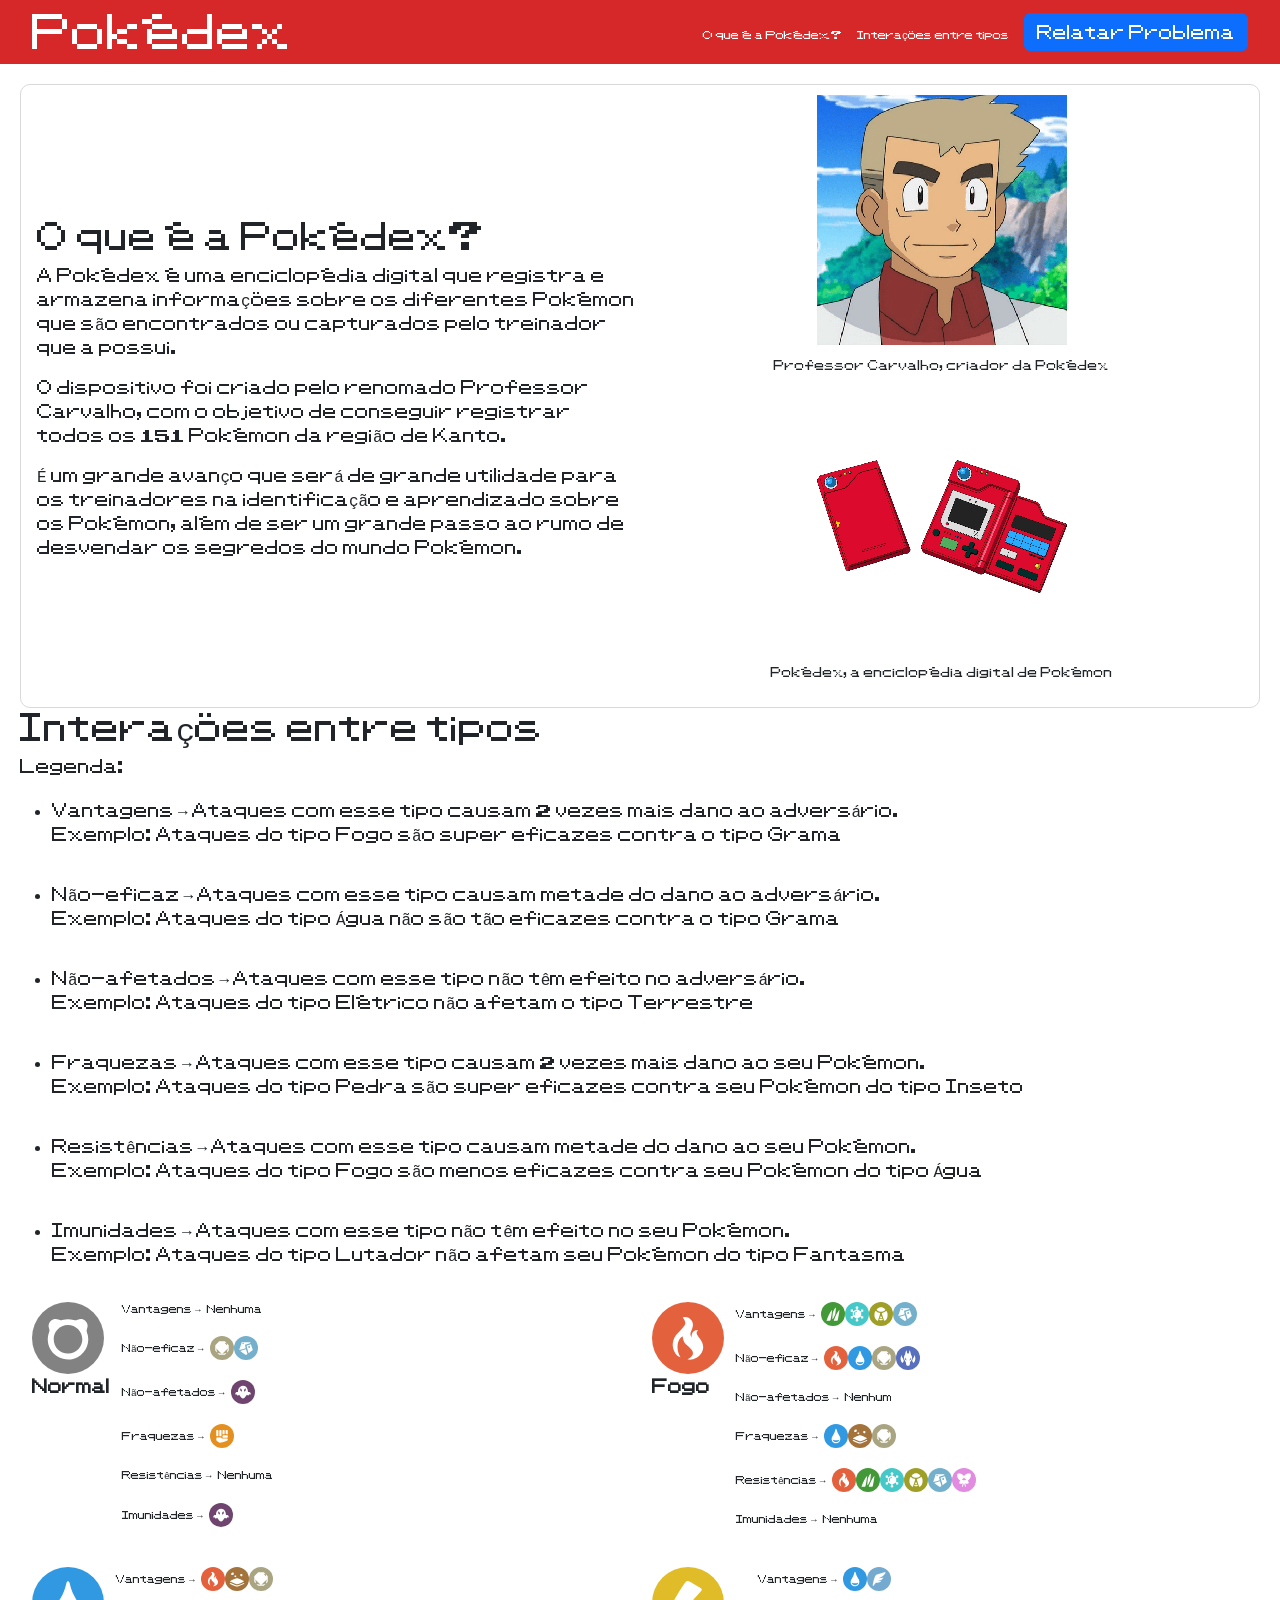
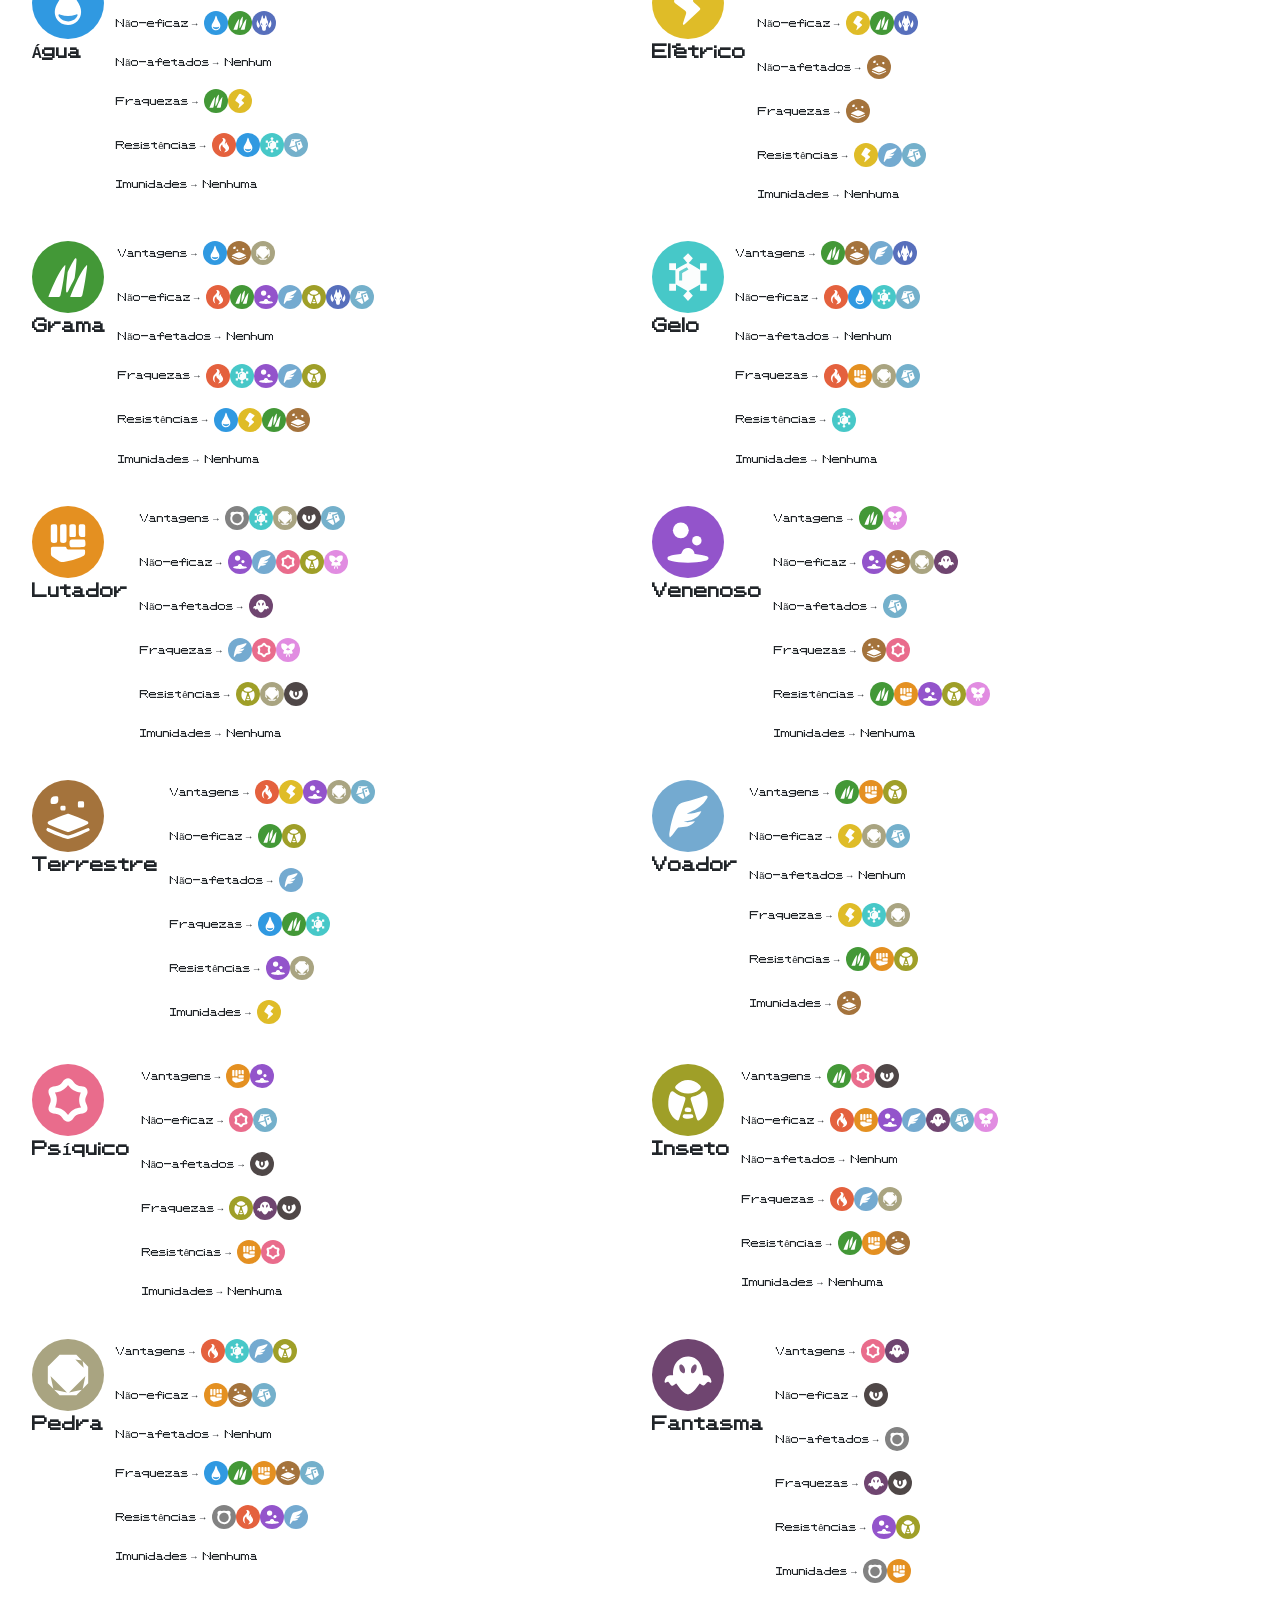
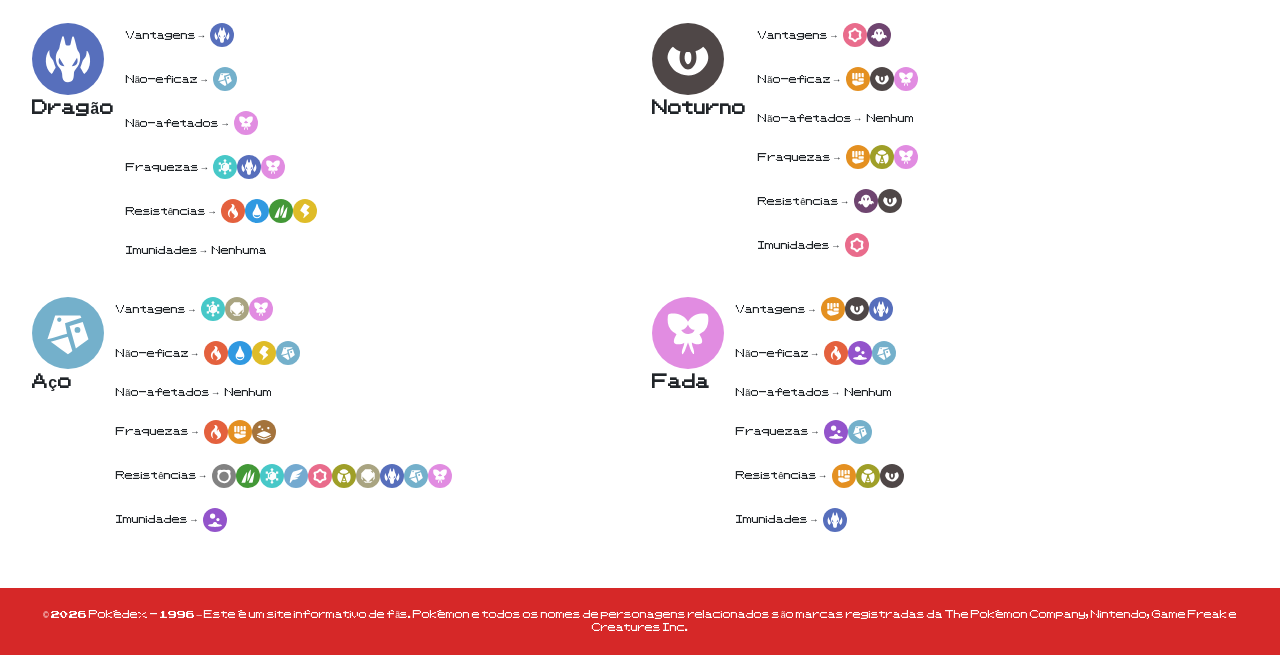
==== commit dd9b9242: "implementação de elementos bootstrap e barra de pesquisa na página inicial" ====
--- a/pages/info.html
+++ b/pages/info.html
@@ -6,13 +6,54 @@
     <title>Pokédex - 1996</title>
     <link rel="stylesheet" href="../css/style.css">
     <link rel="icon" type="image/png" href="../icons/Poké_Ball_icon.png">
+    <link href="https://cdn.jsdelivr.net/npm/bootstrap@5.3.8/dist/css/bootstrap.min.css" rel="stylesheet">
+    <script src="https://cdn.jsdelivr.net/npm/bootstrap@5.3.8/dist/js/bootstrap.bundle.min.js"></script>
 </head>
 <body>
     <header>
-        <h1><a href="../index.html">Pokédex</a></h1>
-        <nav>
-            <a href="#o-que-e">O que é a Pokédex?</a>
-            <a href="#type-chart">Interações entre tipos</a>
+        <nav class="navbar navbar-expand-md w-100">
+            <div class="container-fluid">
+                <a class="navbar-logo h1 mb-0" href="../index.html">Pokédex</a>
+                <button class="navbar-toggler" type="button" data-bs-toggle="collapse" data-bs-target="#collapsibleNavbar">
+                    <span class="navbar-toggler-icon"></span>
+                </button>
+                <div class="collapse navbar-collapse justify-content-end" id="collapsibleNavbar">
+                    <ul class="navbar-nav align-items-center">
+                        <li class="nav-item" style="margin-right: 15px;">
+                            <a href="#o-que-e">O que é a Pokédex?</a>
+                        </li>
+                        <li class="nav-item" style="margin-right: 15px;">
+                            <a href="#type-chart">Interações entre tipos</a>
+                        </li>
+                        <li class="nav-item">
+                            <button type="button" class="btn btn-primary" data-bs-toggle="modal" data-bs-target="#modalRelatar">
+                                Relatar Problema
+                            </button>
+                            <div class="modal fade" id="modalRelatar" style="color: white;">
+                                <div class="modal-dialog modal-dialog-fullscreen-sm-down modal-dialog-centered">
+                                    <div class="modal-content">
+                                        <div class="modal-header" style="background-color: #d62828; border: 0;">
+                                            <h4 class="modal-title" style="color: white;">Relatar Problema</h4>
+                                            <button type="button" class="btn-close" data-bs-dismiss="modal"></button>
+                                        </div>
+                                        <div class="modal-body bg-dark">
+                                            <form action="" method="post" id="form">
+                                                <div class="form-group">
+                                                    <textarea placeholder="Descreva o problema encontrado" class="form-control bg-light text-dark" rows="4" id="descricao" name="descricao" required></textarea>
+                                                </div>
+                                        </div>
+                                        <div class="modal-footer d-flex justify-content-between" style="background-color: #d62828; border: 0;">
+                                            <button type="button" class="btn btn-primary" data-bs-dismiss="modal">Fechar</button>
+                                            <button type="submit" class="btn btn-success" data-bs-dismiss="modal">Enviar</button>
+                                        </div>
+                                        </form>
+                                    </div>
+                                </div>
+                            </div>
+                        </li>
+                    </ul>
+                </div>
+            </div>
         </nav>
     </header>
     <main>
--- a/css/style.css
+++ b/css/style.css
@@ -22,7 +22,7 @@
   padding: 0;
   background: var(--page-bg);
   color: var(--text-dark);
-  font-family: 'PokemonGB', monospace;
+  font-family: 'PokemonGB', monospace !important; 
   image-rendering: pixelated;
   max-width: 100%;
   display: flex;
@@ -30,7 +30,7 @@
 }
 
 header {
-  color: white;
+  color: white !important;
   background-color: var(--header-footer-red);
   display: flex;
   justify-content: space-between;
@@ -284,7 +284,7 @@
     background-color: var(--header-footer-red);
 }
 
-@media (max-width: 480px) {
+@media (max-width: 660px) {
   :root {
     --type-size: 18px;
     --row-gap: 6px;
@@ -323,10 +323,11 @@
   .interactions {
     width: 100%;
     font-size: 0.6rem;
+    justify-items: center;
   }
 
   .interaction-label {
-    justify-content: flex-start;
+    justify-content: center;
     flex-wrap: wrap;
   }
 
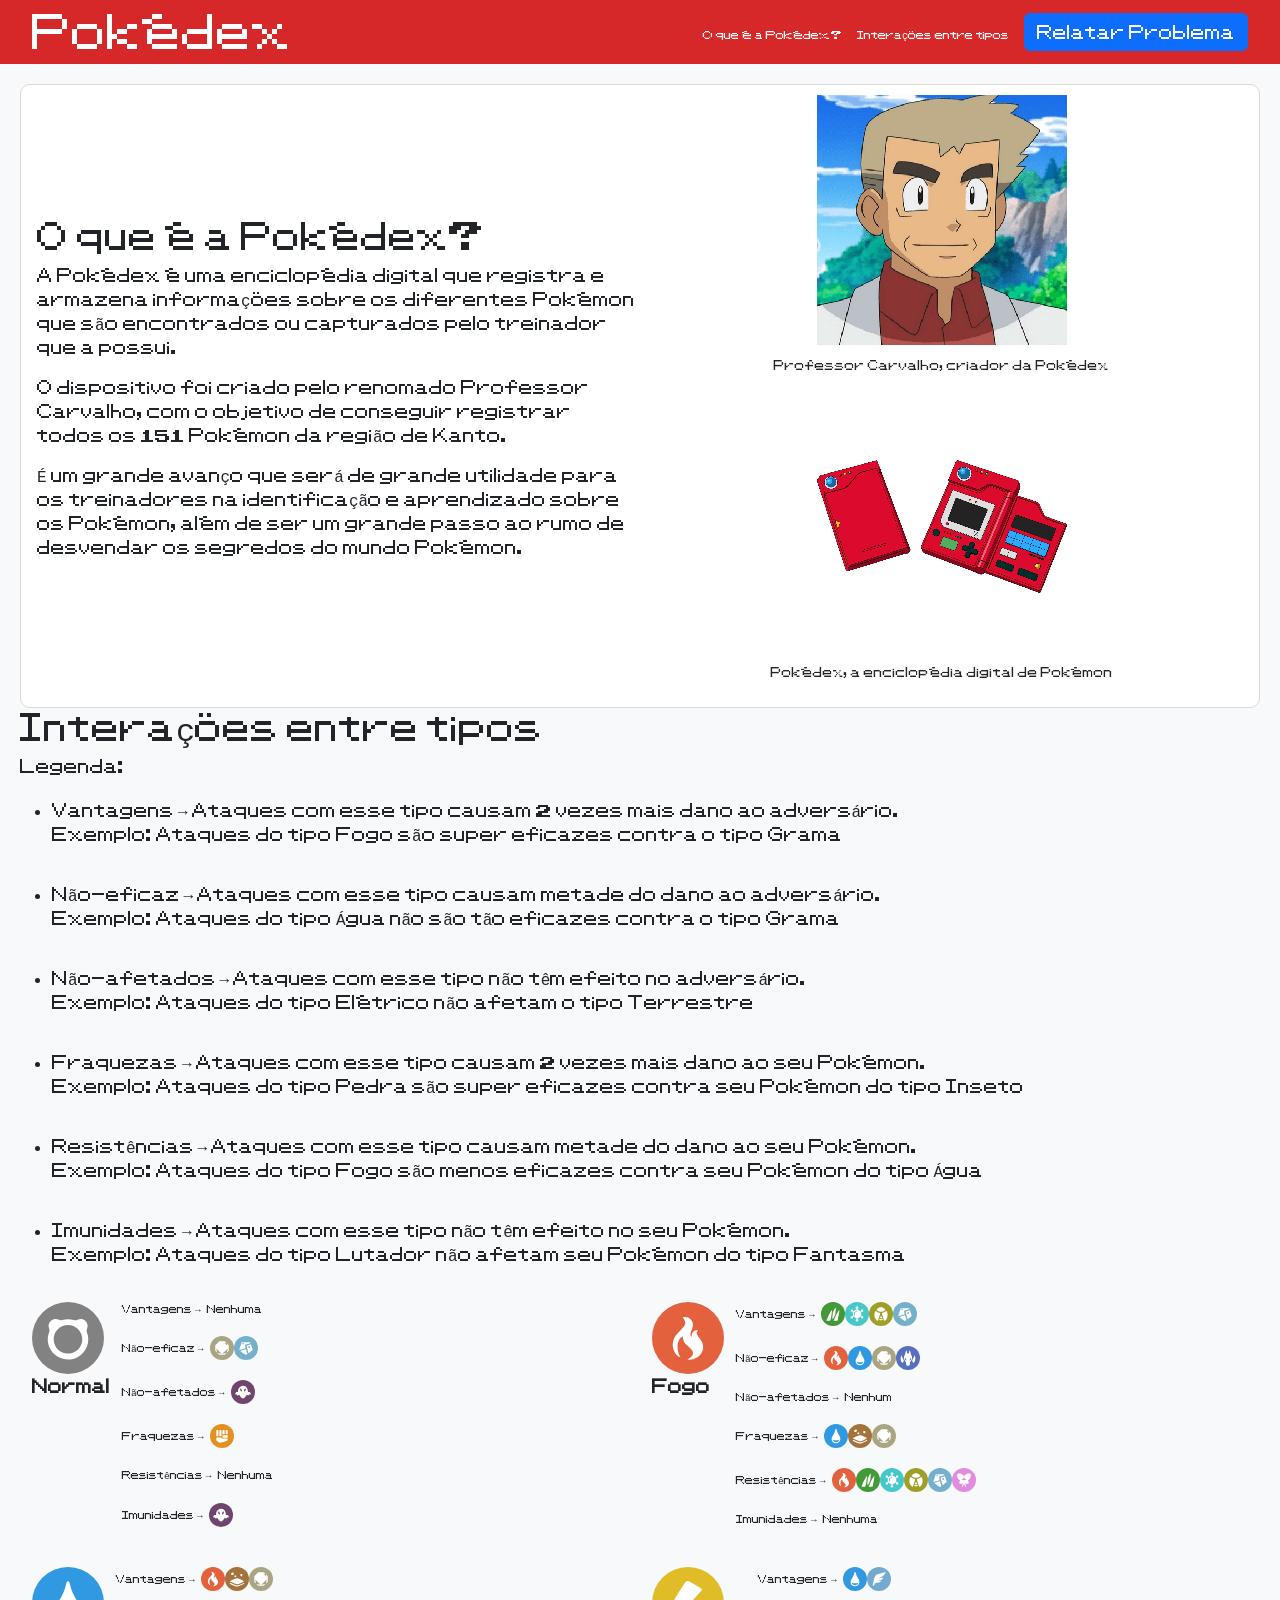
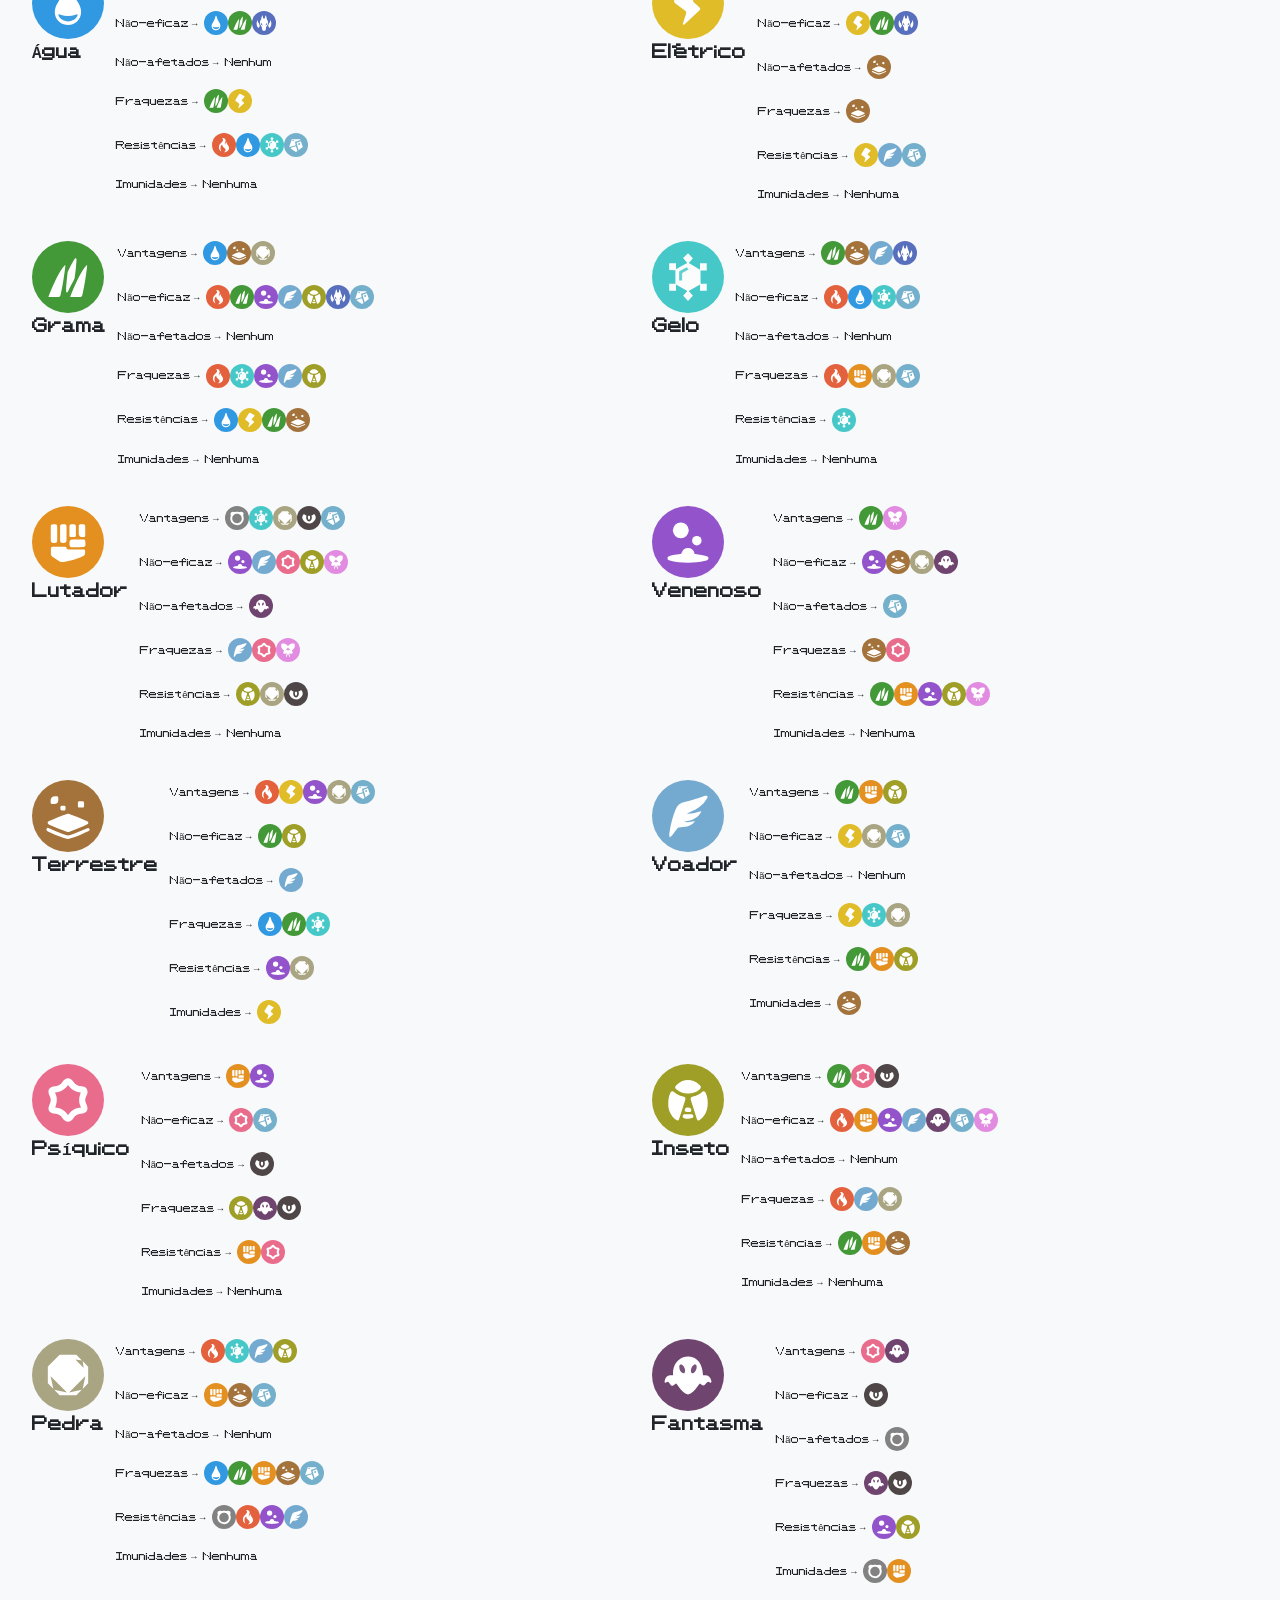
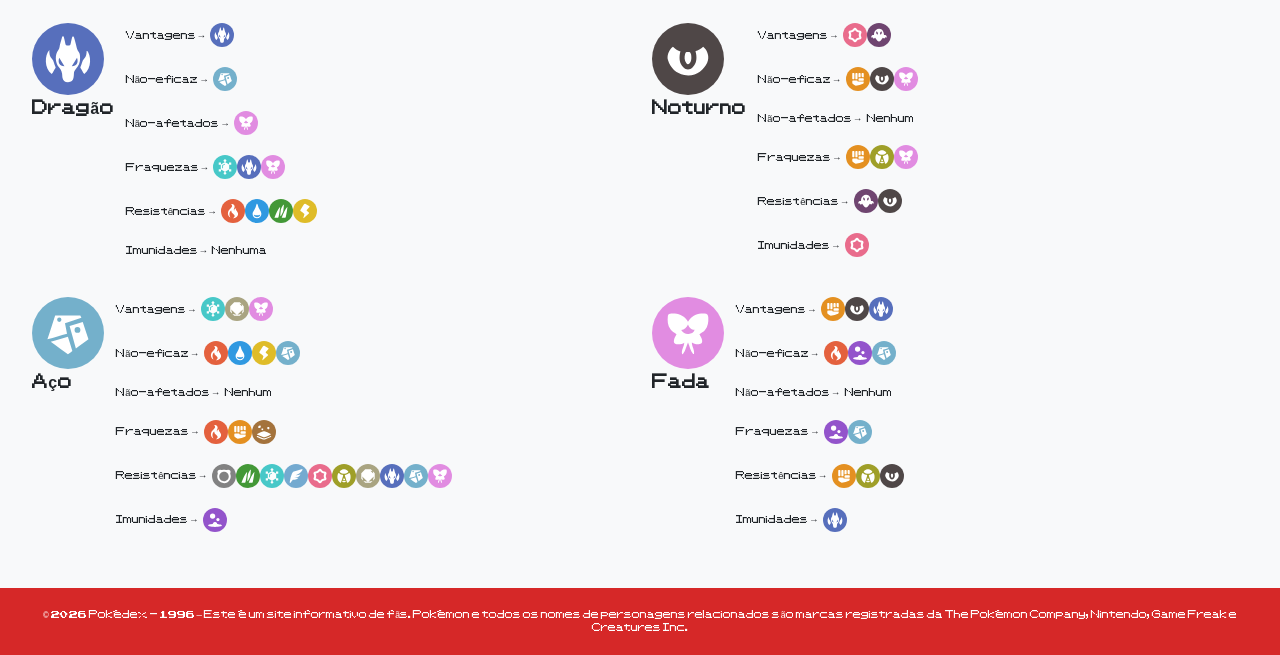
==== commit 271d4777: "mudança leve na cor do body das páginas" ====
--- a/pages/info.html
+++ b/pages/info.html
@@ -9,7 +9,7 @@
     <link href="https://cdn.jsdelivr.net/npm/bootstrap@5.3.8/dist/css/bootstrap.min.css" rel="stylesheet">
     <script src="https://cdn.jsdelivr.net/npm/bootstrap@5.3.8/dist/js/bootstrap.bundle.min.js"></script>
 </head>
-<body>
+<body class="bg-light">
     <header>
         <nav class="navbar navbar-expand-md w-100">
             <div class="container-fluid">
@@ -37,16 +37,14 @@
                                             <button type="button" class="btn-close" data-bs-dismiss="modal"></button>
                                         </div>
                                         <div class="modal-body bg-dark">
-                                            <form action="" method="post" id="form">
-                                                <div class="form-group">
-                                                    <textarea placeholder="Descreva o problema encontrado" class="form-control bg-light text-dark" rows="4" id="descricao" name="descricao" required></textarea>
-                                                </div>
+                                            <div class="form-group">
+                                                <textarea placeholder="Descreva o problema encontrado" class="form-control bg-light text-dark" rows="4" id="descricao" name="descricao" required></textarea>
+                                            </div>
                                         </div>
                                         <div class="modal-footer d-flex justify-content-between" style="background-color: #d62828; border: 0;">
                                             <button type="button" class="btn btn-primary" data-bs-dismiss="modal">Fechar</button>
-                                            <button type="submit" class="btn btn-success" data-bs-dismiss="modal">Enviar</button>
+                                            <button type="button" class="btn btn-success" data-bs-dismiss="modal" id="enviar">Enviar</button>
                                         </div>
-                                        </form>
                                     </div>
                                 </div>
                             </div>
@@ -665,5 +663,6 @@
     <footer>
         © 2026 Pokédex - 1996 — Este é um site informativo de fãs. Pokémon e todos os nomes de personagens relacionados são marcas registradas da The Pokémon Company, Nintendo, Game Freak e Creatures Inc.
     </footer>
+    <script src="../js/script.js"></script>
 </body>
 </html>
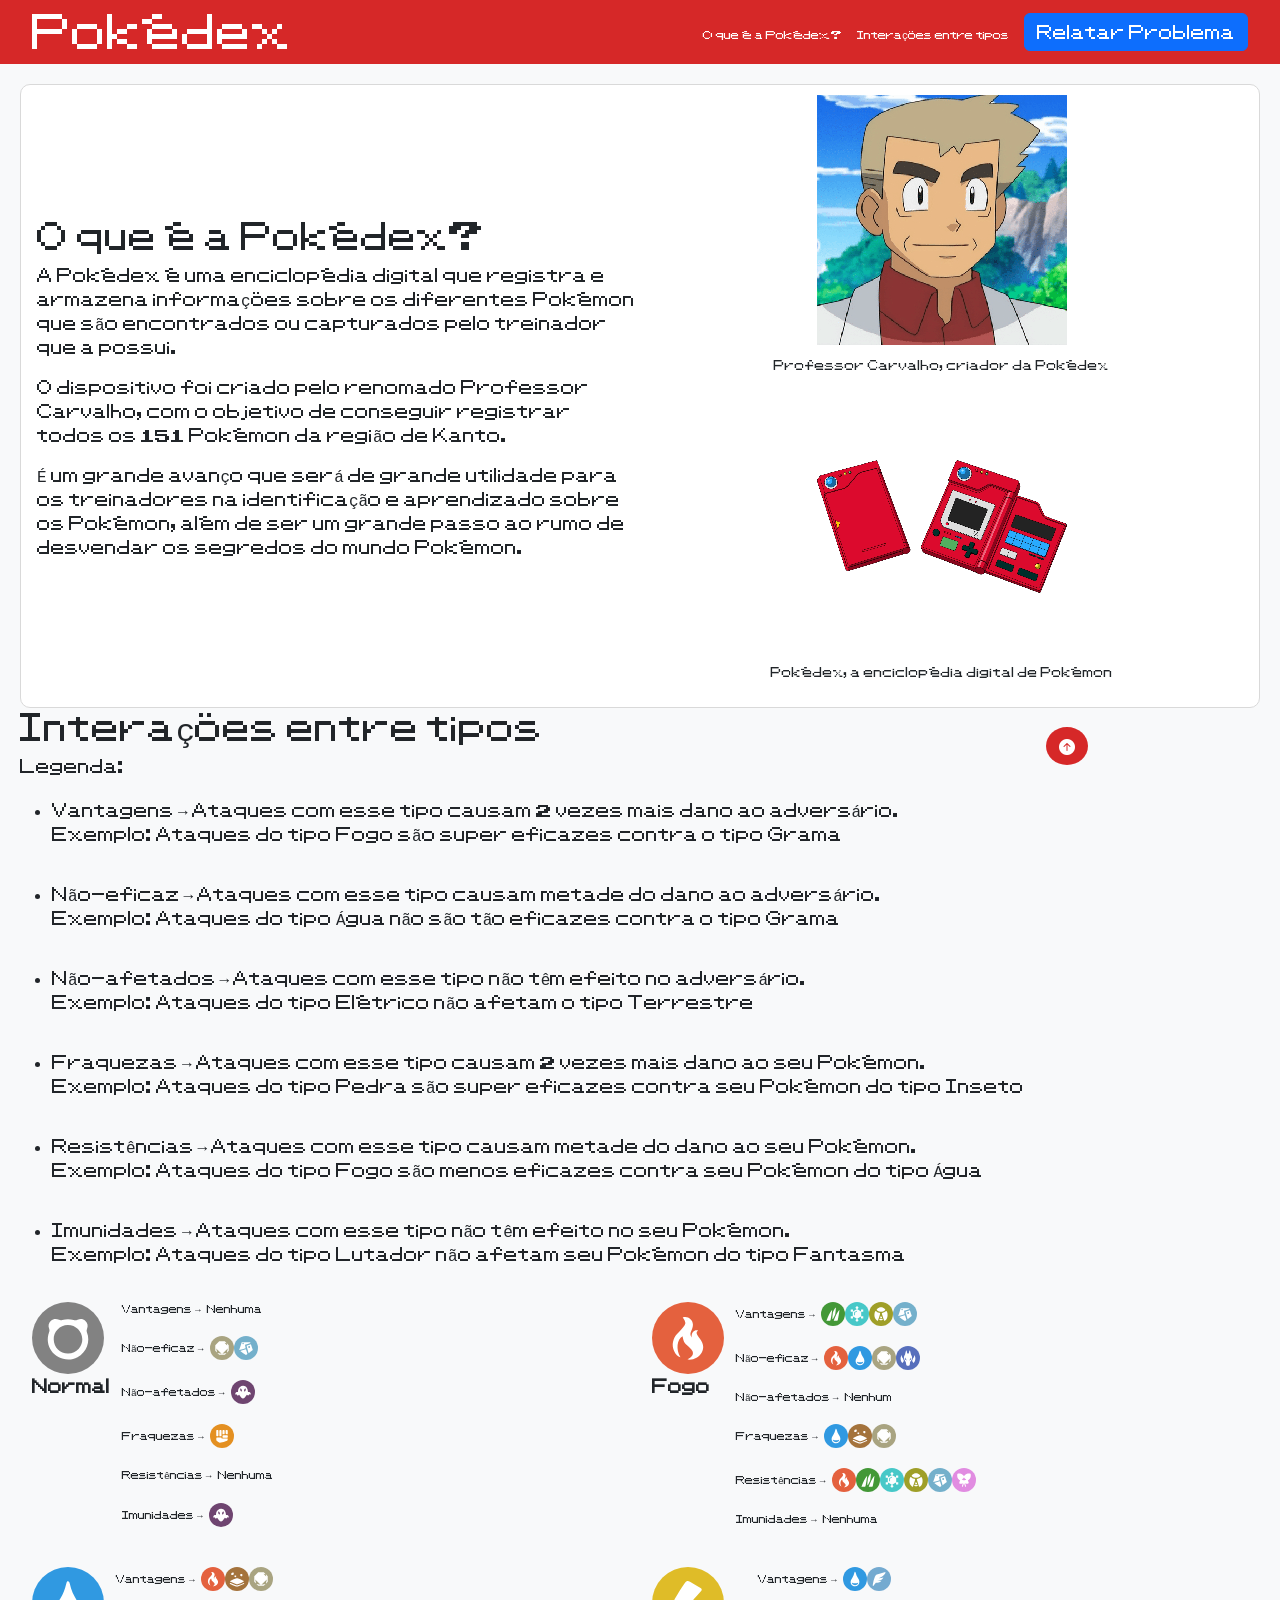
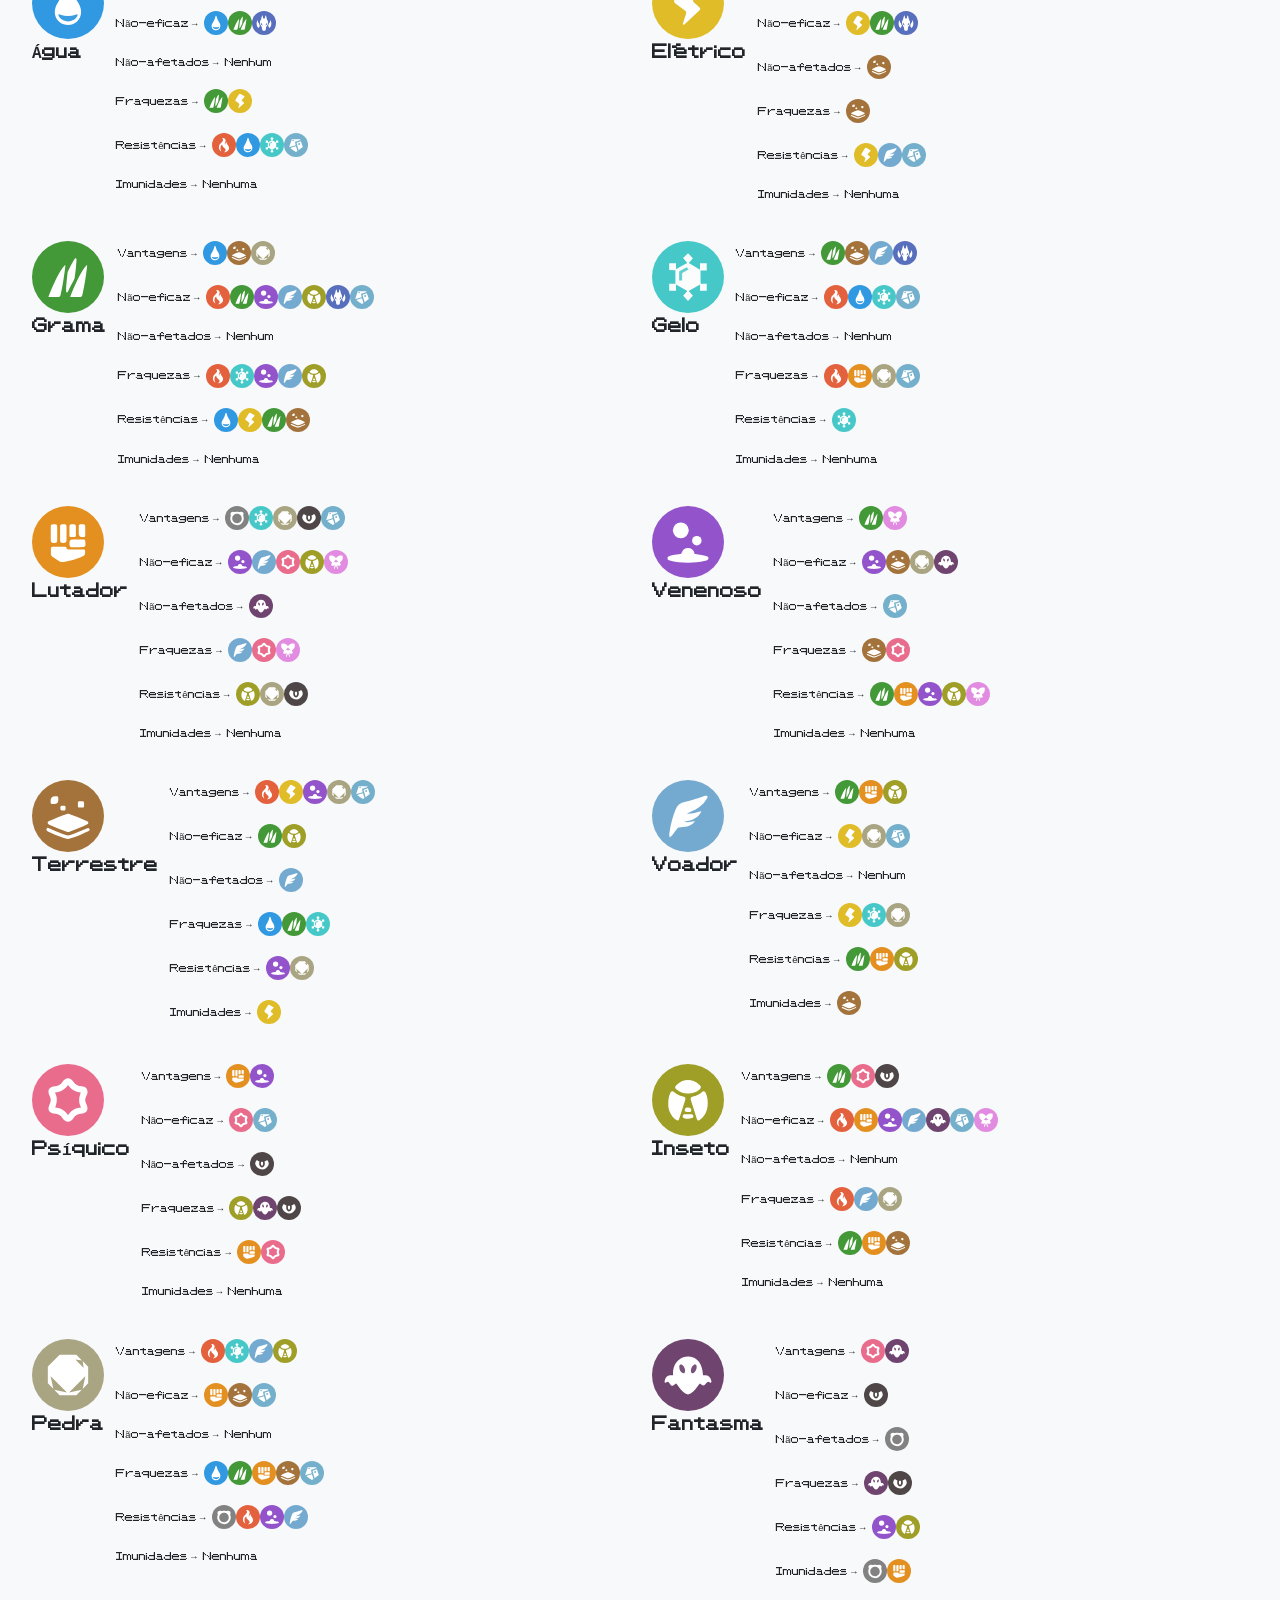
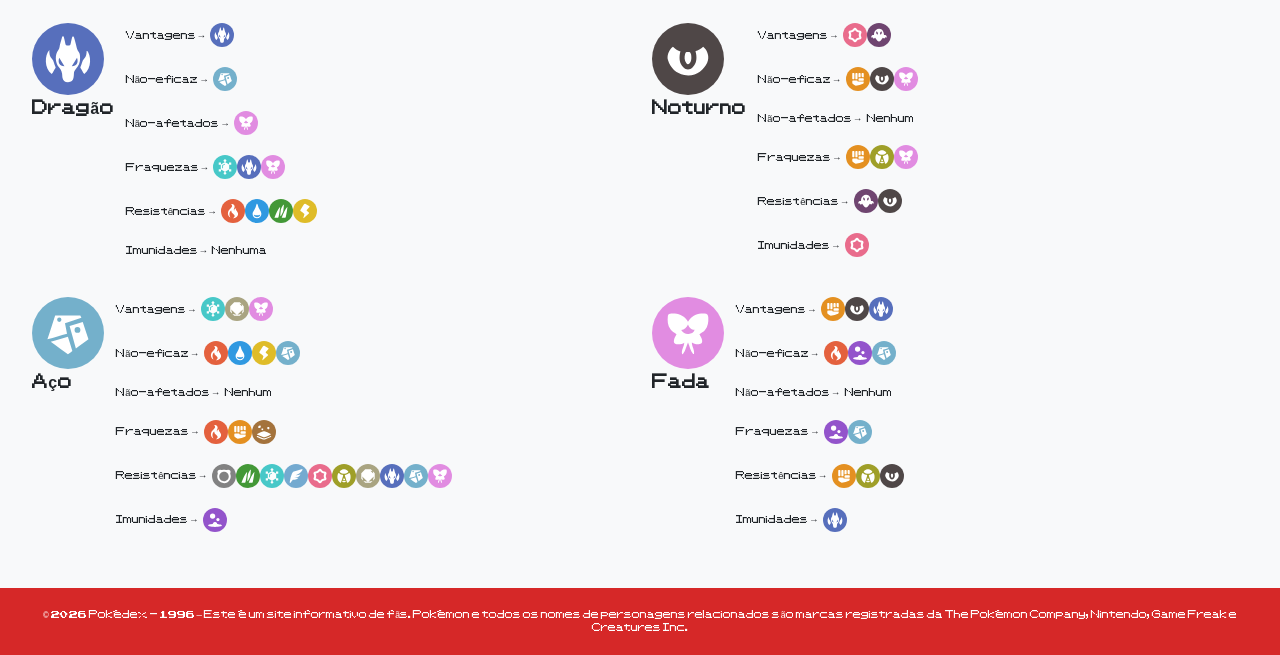
==== commit 89b85fdd: "adição de botão que leva de volta ao topo da página" ====
--- a/pages/info.html
+++ b/pages/info.html
@@ -7,6 +7,7 @@
     <link rel="stylesheet" href="../css/style.css">
     <link rel="icon" type="image/png" href="../icons/Poké_Ball_icon.png">
     <link href="https://cdn.jsdelivr.net/npm/bootstrap@5.3.8/dist/css/bootstrap.min.css" rel="stylesheet">
+    <link rel="stylesheet" href="https://cdn.jsdelivr.net/npm/bootstrap-icons@1.11.3/font/bootstrap-icons.min.css">
     <script src="https://cdn.jsdelivr.net/npm/bootstrap@5.3.8/dist/js/bootstrap.bundle.min.js"></script>
 </head>
 <body class="bg-light">
@@ -659,6 +660,9 @@
                 </div>
             </div>
         </section>
+        <button type="button" class="btn" style="background-color: #d62828; position: fixed; bottom: 15%; right: 15%; border-radius: 100%;" id="scrollBack">
+            <i class="bi bi-arrow-up-circle-fill" style="color: white;"></i>
+        </button>
     </main>
     <footer>
         © 2026 Pokédex - 1996 — Este é um site informativo de fãs. Pokémon e todos os nomes de personagens relacionados são marcas registradas da The Pokémon Company, Nintendo, Game Freak e Creatures Inc.
